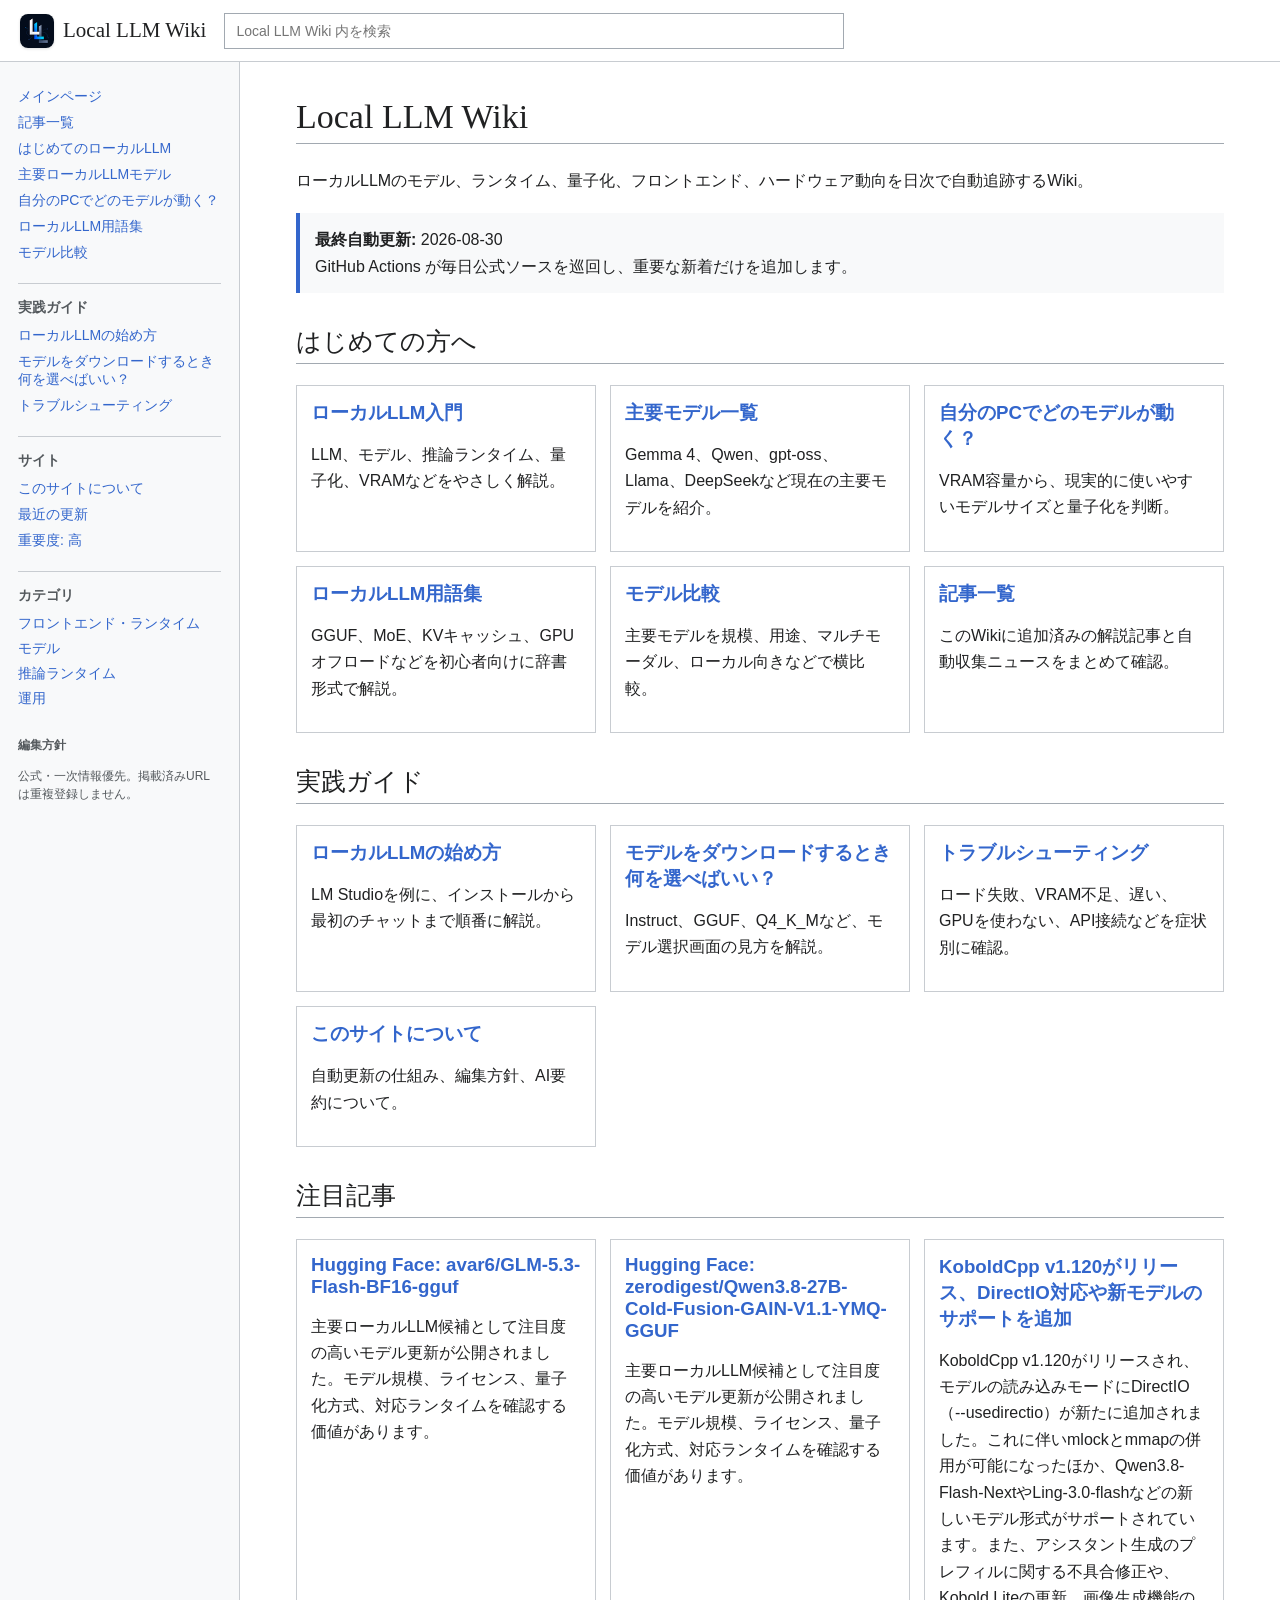
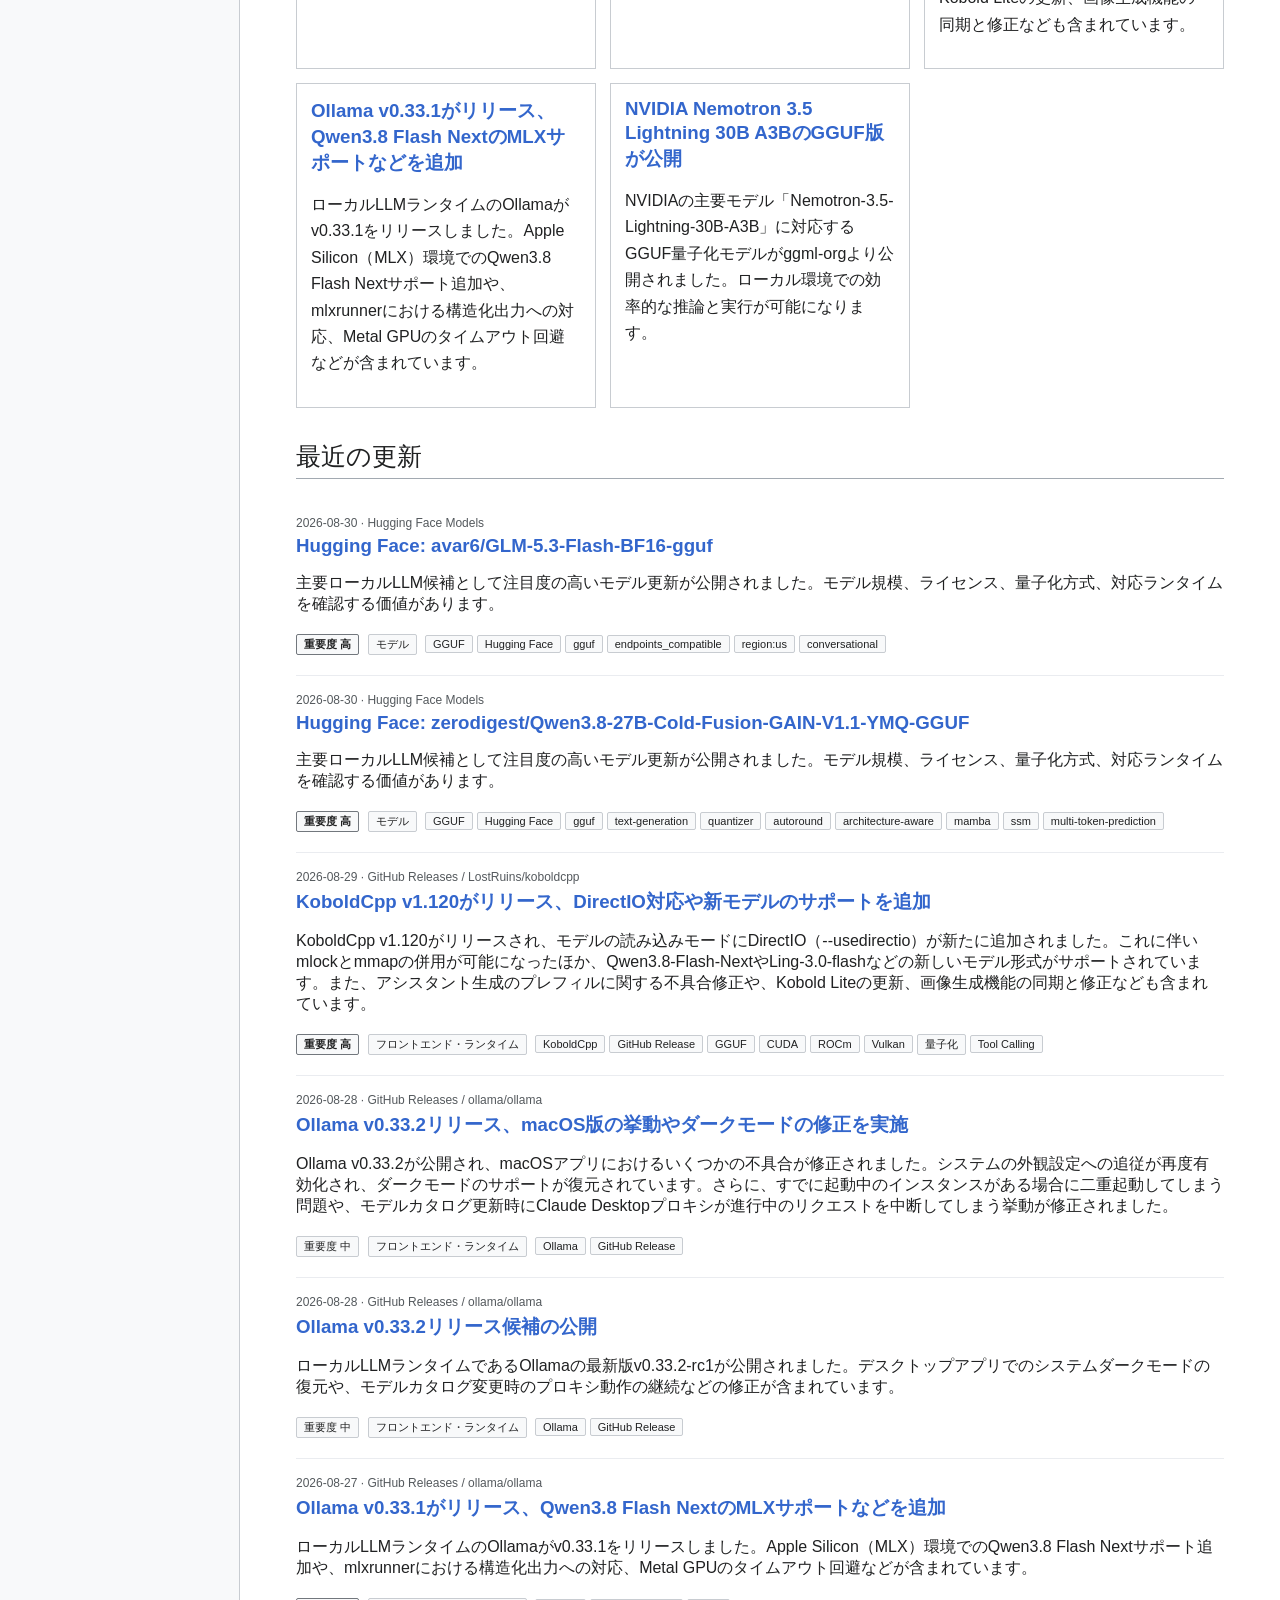
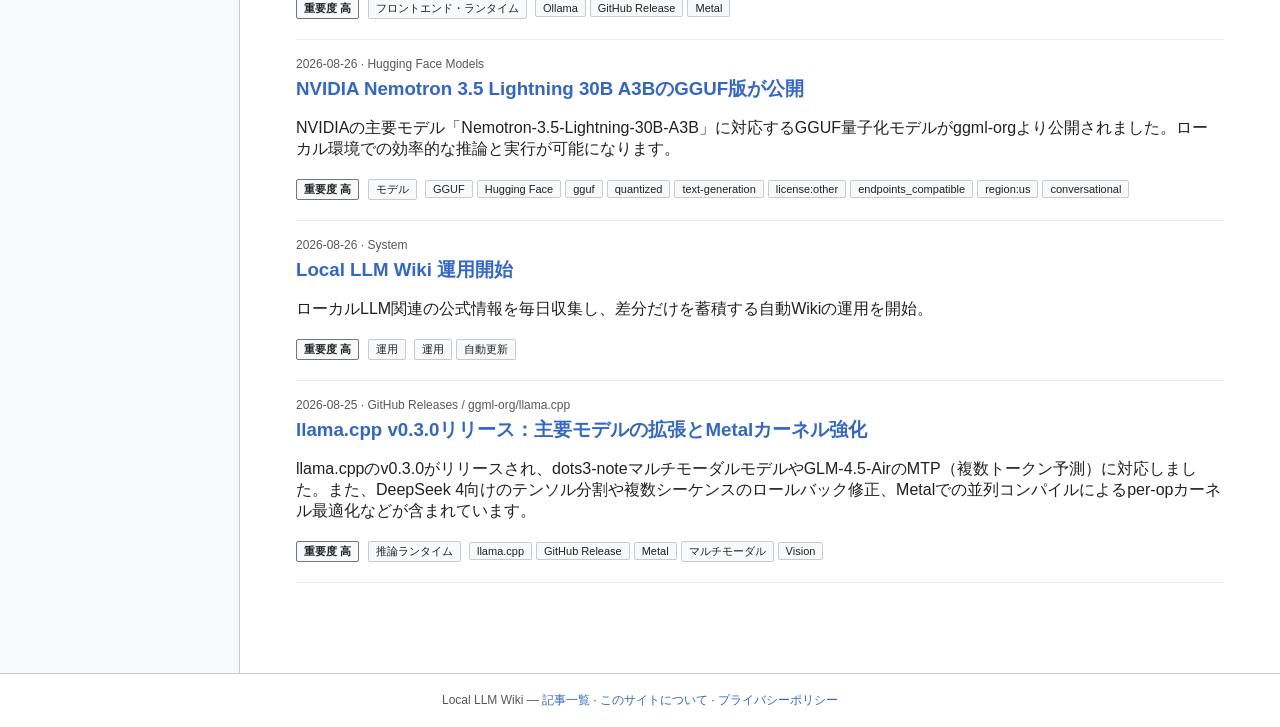
==== docs/index.html @ baf33bed "Update index.html" ====
<!doctype html>
<html lang="ja">
<head>
<meta charset="utf-8">
<meta name="viewport" content="width=device-width,initial-scale=1">
<meta name="theme-color" content="#071427">
<title>Local LLM Wiki</title>

<script async
  src="https://pagead2.googlesyndication.com/pagead/js/adsbygoogle.js?client=ca-pub-5222146333207141"
  crossorigin="anonymous"></script>

<link rel="icon" href="assets/favicon.ico" sizes="any">
<link rel="icon" type="image/png" sizes="32x32" href="assets/site-icon-32.png">
<link rel="apple-touch-icon" href="assets/apple-touch-icon.png">
<link rel="manifest" href="site.webmanifest">
<link rel="stylesheet" href="assets/wiki.css">
</head>
<body>
<header class="top">
  <button id="menuBtn">☰</button>
  <a class="brand" href="#/">
    <img class="site-logo" src="assets/site-icon-64.png" alt="">
    <span>Local LLM Wiki</span>
  </a>
  <div class="search">
    <input id="search" placeholder="Local LLM Wiki 内を検索">
    <div id="results"></div>
  </div>
</header>

<div class="page">
<aside id="side">
  <nav>
    <a href="#/">メインページ</a>
    <a href="#/articles">記事一覧</a>
    <a href="#/guide/basics">はじめてのローカルLLM</a>
    <a href="#/guide/models">主要ローカルLLMモデル</a>
    <a href="#/guide/hardware">自分のPCでどのモデルが動く？</a>
    <a href="#/guide/glossary">ローカルLLM用語集</a>
    <a href="#/guide/compare">モデル比較</a>

    <h4>実践ガイド</h4>
    <a href="#/guide/start">ローカルLLMの始め方</a>
    <a href="#/guide/download">モデルをダウンロードするとき何を選べばいい？</a>
    <a href="#/guide/troubleshoot">トラブルシューティング</a>

    <h4>サイト</h4>
    <a href="#/about">このサイトについて</a>
    <a href="#/recent">最近の更新</a>
    <a href="#/priority/high">重要度: 高</a>

    <h4>カテゴリ</h4>
    <div id="cats"></div>
  </nav>

  <section class="about">
    <b>編集方針</b>
    <p>公式・一次情報優先。掲載済みURLは重複登録しません。</p>
  </section>
</aside>

<main id="app"></main>
</div>

<footer>
Local LLM Wiki —
<a href="#/articles">記事一覧</a> ·
<a href="#/about">このサイトについて</a> ·
<a href="privacy.html">プライバシーポリシー</a>
</footer>

<script src="data/static-pages.js"></script>
<script src="data/hardware-guide.js"></script>
<script src="data/glossary-comparison.js"></script>
<script src="data/practical-guides.js"></script>
<script src="assets/wiki.js"></script>
</body>
</html>
---- docs/assets/wiki.css ----
:root{
 --bg:#f8f9fa;--paper:#fff;--text:#202122;--muted:#54595d;
 --line:#a2a9b1;--link:#36c;--soft:#eaecf0;
}
*{box-sizing:border-box}
html{scroll-behavior:smooth}
body{margin:0;background:var(--bg);color:var(--text);font-family:-apple-system,BlinkMacSystemFont,"Segoe UI","Noto Sans JP",sans-serif}
a{color:var(--link);text-decoration:none}a:hover{text-decoration:underline}
.top{height:62px;display:flex;align-items:center;gap:18px;background:#fff;border-bottom:1px solid #c8ccd1;padding:0 20px;position:sticky;top:0;z-index:20}
#menuBtn{display:none;border:0;background:none;font-size:24px}
.brand{font-family:Georgia,"Times New Roman",serif;color:#202122;font-size:21px;white-space:nowrap;display:flex;align-items:center;gap:9px}
.brand:hover{text-decoration:none}
.site-logo{width:34px;height:34px;display:block;border-radius:8px;box-shadow:0 1px 3px #0002}
.search{position:relative;width:min(620px,55vw)}
.search input{width:100%;padding:9px 11px;border:1px solid var(--line);font-size:14px}
#results{display:none;position:absolute;left:0;right:0;top:39px;background:#fff;border:1px solid var(--line);box-shadow:0 5px 18px #0002;max-height:380px;overflow:auto}
.hit{display:block;padding:10px 12px;border-bottom:1px solid var(--soft)}
.hit small{display:block;color:var(--muted);margin-top:4px}
.page{display:grid;grid-template-columns:240px minmax(0,1fr);max-width:1450px;margin:auto}
#side{min-height:calc(100vh - 62px);border-right:1px solid #c8ccd1;padding:26px 18px}
#side nav{display:flex;flex-direction:column;gap:8px;font-size:14px}
#side h4{border-top:1px solid #c8ccd1;padding-top:15px;margin:13px 0 2px;color:var(--muted)}
#cats{display:flex;flex-direction:column;gap:7px}
.about{font-size:12px;line-height:1.55;color:var(--muted);margin-top:28px}
main{background:#fff;min-height:calc(100vh - 62px);padding:36px 56px 90px}
.article{max-width:1000px}
h1,h2{font-family:Georgia,"Times New Roman",serif;font-weight:400}
h1{font-size:34px;border-bottom:1px solid var(--line);padding-bottom:7px;margin-top:0}
h2{font-size:25px;border-bottom:1px solid var(--line);padding-bottom:5px;margin-top:32px}
.lead{font-size:16px;line-height:1.75}
.meta{font-size:12px;color:var(--muted)}
.notice{border-left:4px solid #36c;background:#f8f9fa;padding:13px 15px;margin:18px 0;line-height:1.7}
.grid{display:grid;grid-template-columns:repeat(auto-fit,minmax(240px,1fr));gap:14px}
.card{border:1px solid #c8ccd1;padding:14px}
.card h3{margin:0 0 7px}
.card p{line-height:1.65}
.entry{padding:17px 0;border-bottom:1px solid var(--soft)}
.entry h3{margin:5px 0 6px}
.badge{display:inline-block;font-size:11px;border:1px solid #c8ccd1;background:#f8f9fa;padding:2px 7px;margin:3px 4px 3px 0;border-radius:2px}
.priority-高{font-weight:700;border-color:#72777d}
.infobox{float:right;width:320px;margin:0 0 18px 25px;background:#f8f9fa;border:1px solid var(--line);font-size:13px}
.infobox .title{background:#eaecf0;text-align:center;font-weight:700;padding:9px}
.infobox .row{display:grid;grid-template-columns:105px 1fr;border-top:1px solid #c8ccd1}
.infobox .row>*{padding:7px}
.sourcebox{background:#f8f9fa;border:1px solid #c8ccd1;padding:12px 14px;margin-top:25px;line-height:1.8}

/* 用語集 */
.glossary-nav{display:flex;flex-wrap:wrap;gap:7px;margin:14px 0 22px}
.glossary-nav a{border:1px solid #c8ccd1;padding:5px 9px;background:#f8f9fa;font-size:13px}
.glossary-section{scroll-margin-top:80px}
.term{border-top:1px solid var(--soft);padding:14px 0}
.term:first-of-type{border-top:0}
.term h3{margin:0 0 6px;font-size:18px}
.term .alias{font-size:12px;color:var(--muted);font-weight:400}
.term p{margin:5px 0;line-height:1.7}

/* 表 */
.table-wrap{overflow-x:auto;border:1px solid #c8ccd1;margin:16px 0 24px}
.compare-table{width:100%;border-collapse:collapse;min-width:760px;font-size:13px}
.compare-table th,.compare-table td{border-right:1px solid #c8ccd1;border-bottom:1px solid #c8ccd1;padding:9px 10px;vertical-align:top;text-align:left}
.compare-table th:last-child,.compare-table td:last-child{border-right:0}
.compare-table tr:last-child td{border-bottom:0}
.compare-table thead th{background:#eaecf0;position:sticky;top:0;z-index:1}
.compare-table tbody tr:nth-child(even){background:#f8f9fa}
.rating{white-space:nowrap;font-weight:700}
.compare-note{font-size:12px;color:var(--muted);line-height:1.6}
.choice-grid .card p{line-height:1.65}

/* 記事一覧 */
.content-list{border-top:1px solid #c8ccd1;margin-top:14px}
.content-row{display:grid;grid-template-columns:42px 1fr;gap:10px;padding:14px 0;border-bottom:1px solid var(--soft)}
.content-row h3{margin:3px 0 6px}
.content-row p{margin:0;line-height:1.65}
.content-no{font-family:Georgia,"Times New Roman",serif;font-size:20px;color:var(--muted);padding-top:7px;text-align:center}

/* 実践ガイド */
code{font-family:ui-monospace,SFMono-Regular,Consolas,"Liberation Mono",monospace;background:#f1f3f5;border:1px solid #eaecf0;border-radius:3px;padding:1px 4px;font-size:.92em}
.example-box{background:#f8f9fa;border:1px solid #c8ccd1;padding:14px 16px;margin:16px 0;line-height:1.75}
.steps{line-height:1.8;padding-left:24px}
.article ul{line-height:1.8}

footer{text-align:center;padding:18px;font-size:12px;color:var(--muted);background:#fff;border-top:1px solid #c8ccd1}
@media(max-width:800px){
 #menuBtn{display:block}.top{gap:9px}.brand span{display:none}.search{width:100%}
 .page{grid-template-columns:1fr}#side{position:fixed;top:62px;bottom:0;left:-280px;width:270px;background:#fff;z-index:30;transition:.2s;box-shadow:3px 0 12px #0002;overflow:auto}
 #side.open{left:0}main{padding:25px 18px 70px}.infobox{float:none;width:100%;margin:15px 0}
}
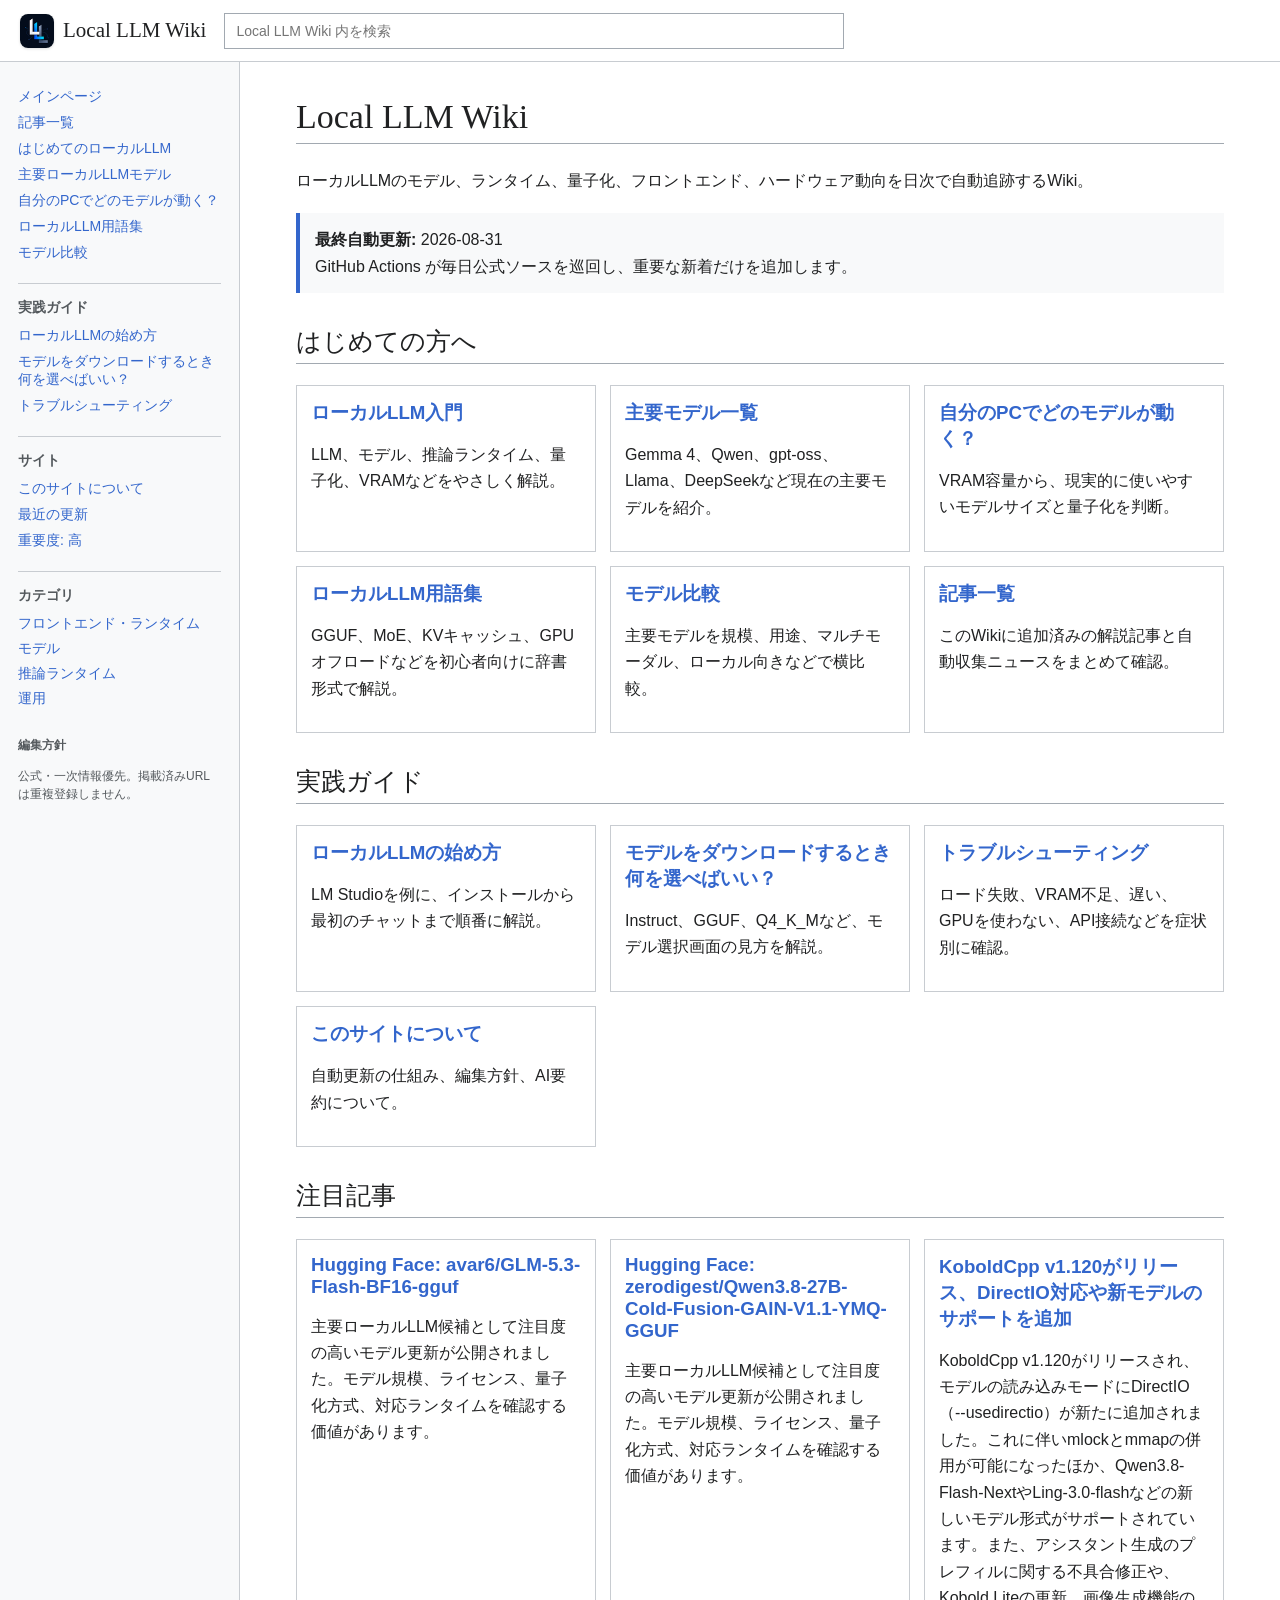
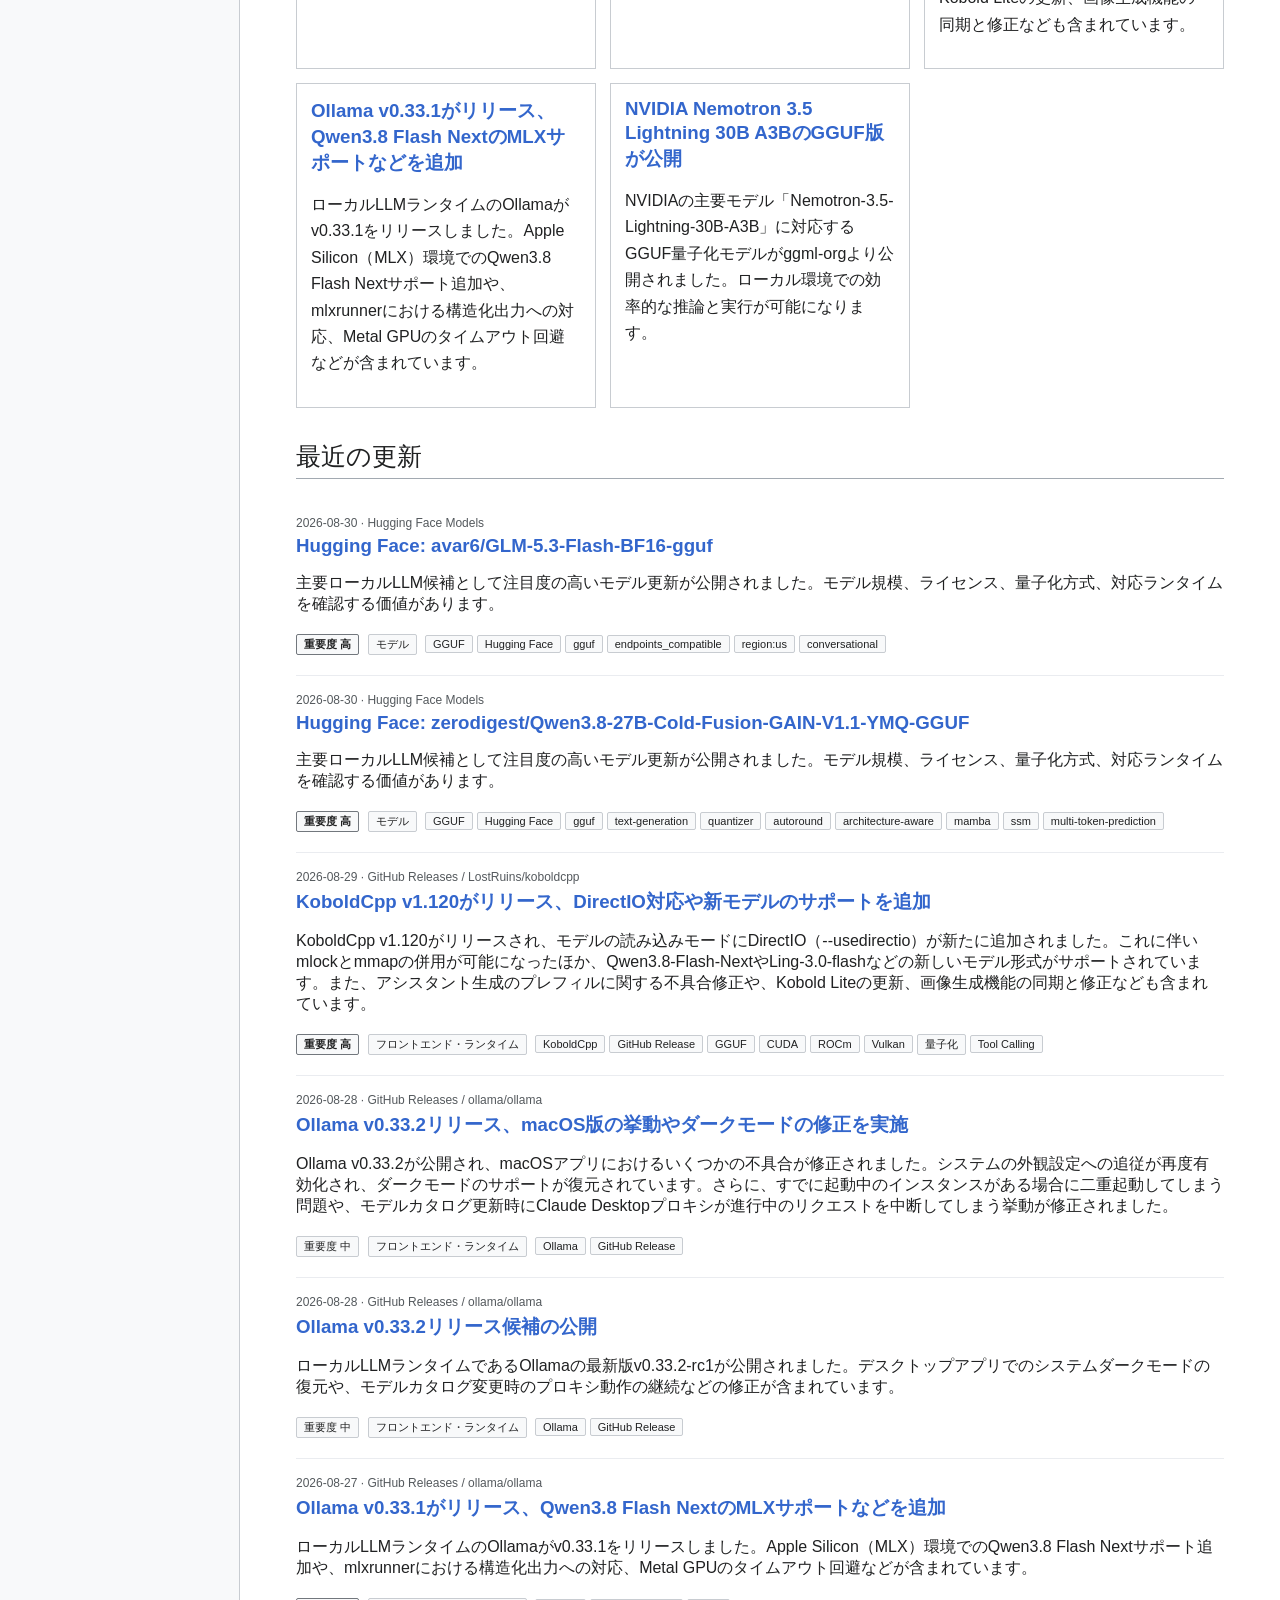
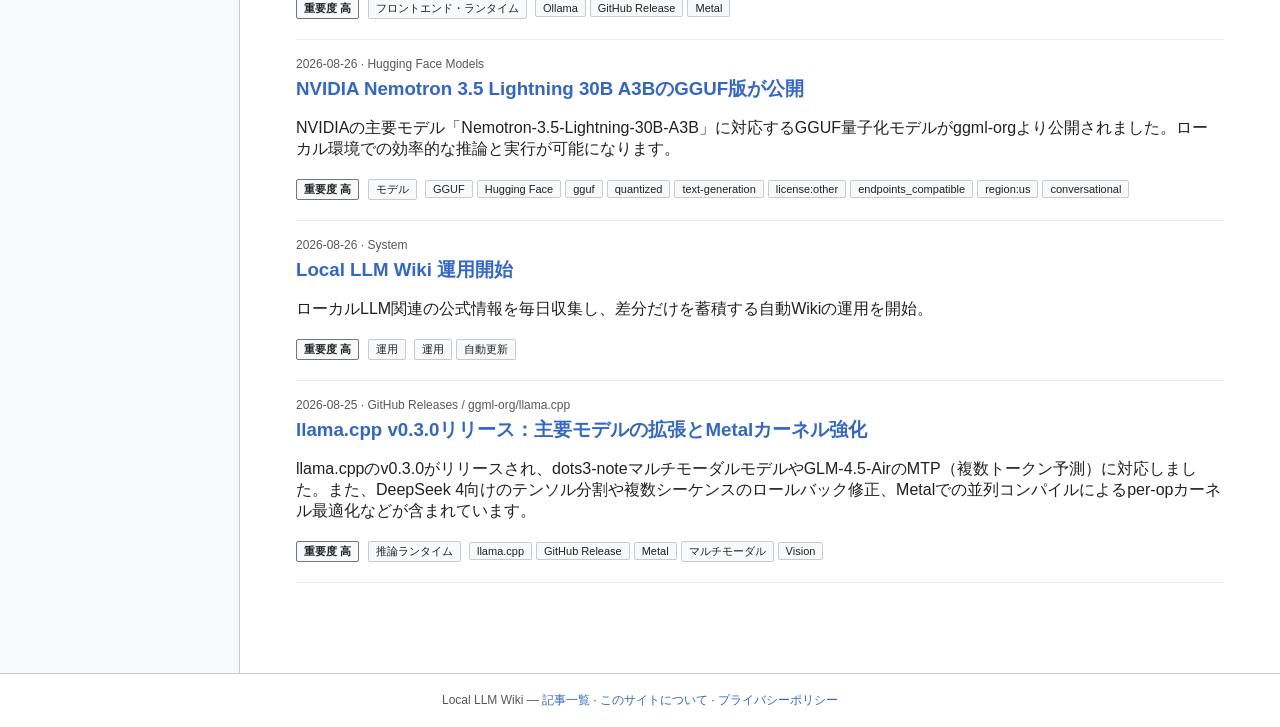
==== commit aca8babb: "Add files via upload" ====
--- a/docs/index.html
+++ b/docs/index.html
@@ -19,61 +19,33 @@
 <body>
 <header class="top">
   <button id="menuBtn">☰</button>
-  <a class="brand" href="#/">
-    <img class="site-logo" src="assets/site-icon-64.png" alt="">
-    <span>Local LLM Wiki</span>
-  </a>
-  <div class="search">
-    <input id="search" placeholder="Local LLM Wiki 内を検索">
-    <div id="results"></div>
-  </div>
+  <a class="brand" href="#/"><img class="site-logo" src="assets/site-icon-64.png" alt=""><span>Local LLM Wiki</span></a>
+  <div class="search"><input id="search" placeholder="Local LLM Wiki 内を検索"><div id="results"></div></div>
 </header>
-
 <div class="page">
 <aside id="side">
-  <nav>
-    <a href="#/">メインページ</a>
-    <a href="#/articles">記事一覧</a>
-    <a href="#/guide/basics">はじめてのローカルLLM</a>
-    <a href="#/guide/models">主要ローカルLLMモデル</a>
-    <a href="#/guide/hardware">自分のPCでどのモデルが動く？</a>
-    <a href="#/guide/glossary">ローカルLLM用語集</a>
-    <a href="#/guide/compare">モデル比較</a>
-
-    <h4>実践ガイド</h4>
-    <a href="#/guide/start">ローカルLLMの始め方</a>
-    <a href="#/guide/download">モデルをダウンロードするとき何を選べばいい？</a>
-    <a href="#/guide/troubleshoot">トラブルシューティング</a>
-
-    <h4>サイト</h4>
-    <a href="#/about">このサイトについて</a>
-    <a href="#/recent">最近の更新</a>
-    <a href="#/priority/high">重要度: 高</a>
-
-    <h4>カテゴリ</h4>
-    <div id="cats"></div>
-  </nav>
-
-  <section class="about">
-    <b>編集方針</b>
-    <p>公式・一次情報優先。掲載済みURLは重複登録しません。</p>
-  </section>
+<nav>
+<a href="#/">メインページ</a><a href="#/articles">記事一覧</a><a href="#/guide/basics">はじめてのローカルLLM</a>
+<a href="#/guide/models">主要ローカルLLMモデル</a><a href="#/guide/hardware">自分のPCでどのモデルが動く？</a>
+<a href="#/guide/glossary">ローカルLLM用語集</a><a href="#/guide/compare">モデル比較</a>
+<h4>実践ガイド</h4>
+<a href="#/guide/start">ローカルLLMの始め方</a><a href="#/guide/download">モデルをダウンロードするとき何を選べばいい？</a>
+<a href="#/guide/troubleshoot">トラブルシューティング</a>
+<h4>サイト</h4><a href="#/about">このサイトについて</a><a href="#/recent">最近の更新</a><a href="#/priority/high">重要度: 高</a>
+<h4>カテゴリ</h4><div id="cats"></div>
+</nav>
+<section class="about"><b>編集方針</b><p>公式・一次情報優先。掲載済みURLは重複登録しません。</p></section>
 </aside>
-
 <main id="app"></main>
 </div>
-
-<footer>
-Local LLM Wiki —
-<a href="#/articles">記事一覧</a> ·
-<a href="#/about">このサイトについて</a> ·
-<a href="privacy.html">プライバシーポリシー</a>
-</footer>
-
+<footer>Local LLM Wiki — <a href="#/articles">記事一覧</a> · <a href="#/about">このサイトについて</a> · <a href="privacy.html">プライバシーポリシー</a></footer>
 <script src="data/static-pages.js"></script>
 <script src="data/hardware-guide.js"></script>
 <script src="data/glossary-comparison.js"></script>
 <script src="data/practical-guides.js"></script>
+<script src="data/maintenance.js"></script>
 <script src="assets/wiki.js"></script>
+<script src="assets/wiki-v10.js"></script>
+<script src="assets/wiki-v10.3.js"></script>
 </body>
 </html>
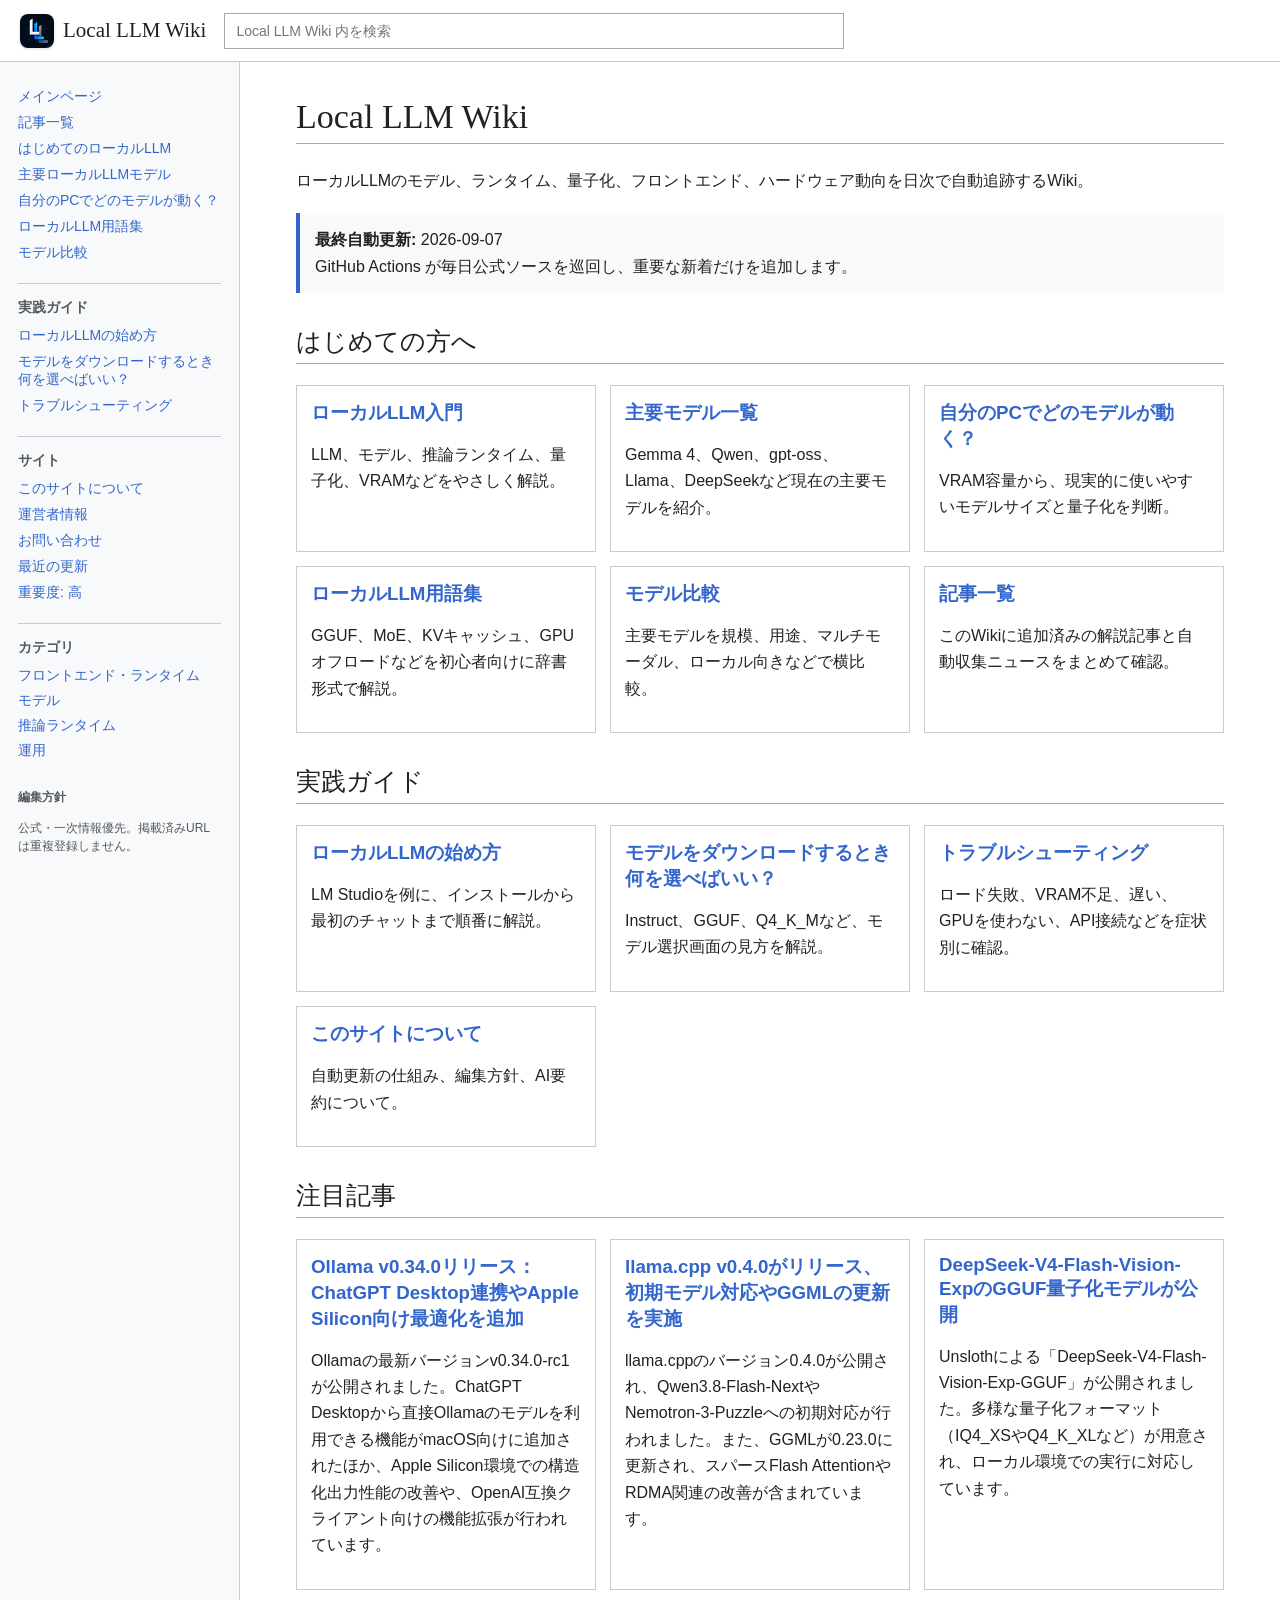
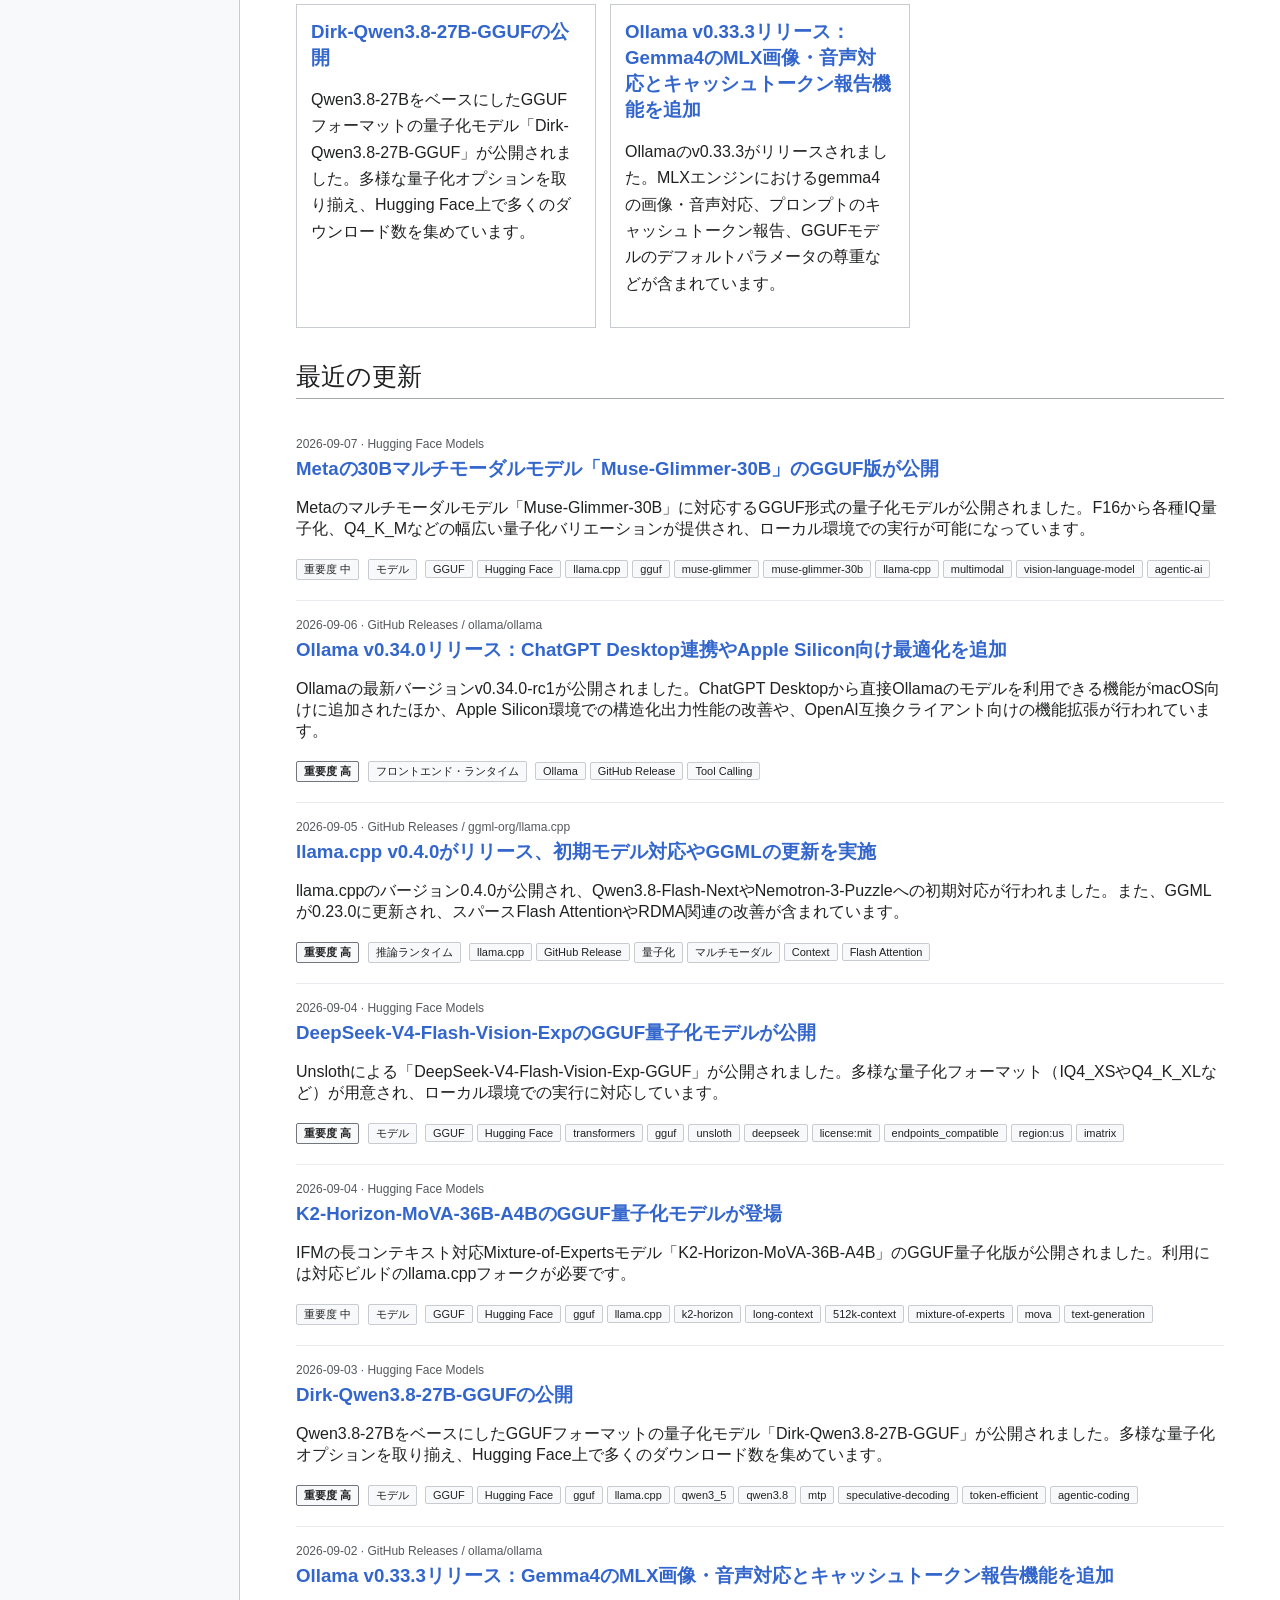
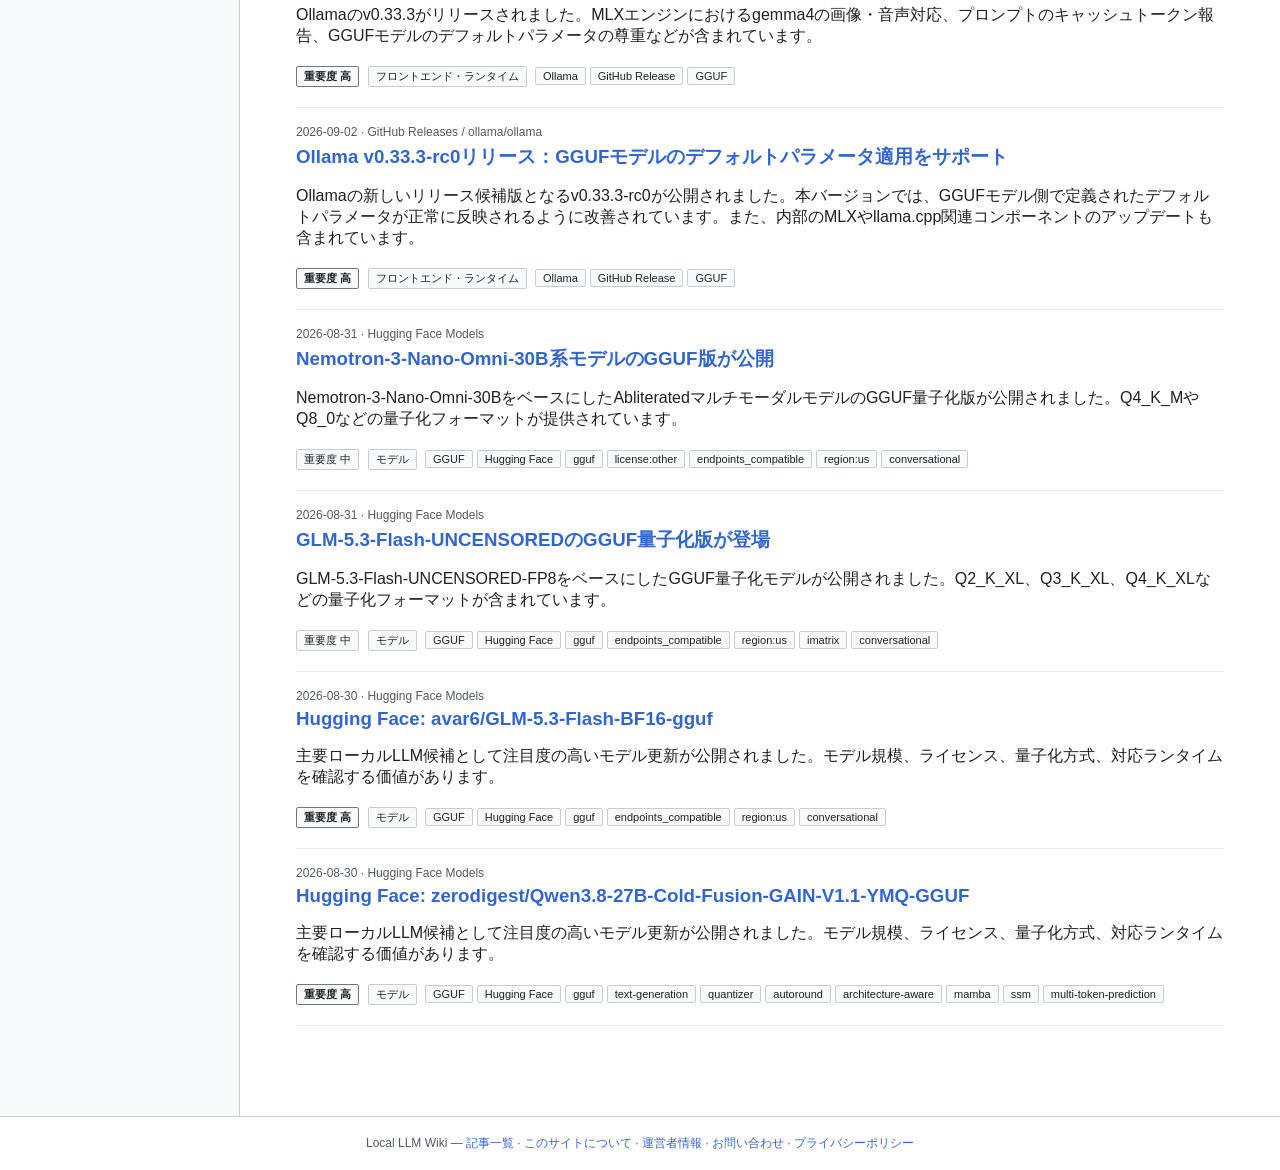
==== commit c6cba0bb: "Add files via upload" ====
--- a/docs/index.html
+++ b/docs/index.html
@@ -15,6 +15,7 @@
 <link rel="apple-touch-icon" href="assets/apple-touch-icon.png">
 <link rel="manifest" href="site.webmanifest">
 <link rel="stylesheet" href="assets/wiki.css">
+<link rel="stylesheet" href="assets/research-status-v1032.css">
 </head>
 <body>
 <header class="top">
@@ -31,14 +32,26 @@
 <h4>実践ガイド</h4>
 <a href="#/guide/start">ローカルLLMの始め方</a><a href="#/guide/download">モデルをダウンロードするとき何を選べばいい？</a>
 <a href="#/guide/troubleshoot">トラブルシューティング</a>
-<h4>サイト</h4><a href="#/about">このサイトについて</a><a href="#/recent">最近の更新</a><a href="#/priority/high">重要度: 高</a>
+<h4>サイト</h4>
+<a href="#/about">このサイトについて</a>
+<a href="operator.html">運営者情報</a>
+<a href="contact.html">お問い合わせ</a>
+<a href="#/recent">最近の更新</a>
+<a href="#/priority/high">重要度: 高</a>
 <h4>カテゴリ</h4><div id="cats"></div>
 </nav>
 <section class="about"><b>編集方針</b><p>公式・一次情報優先。掲載済みURLは重複登録しません。</p></section>
 </aside>
 <main id="app"></main>
 </div>
-<footer>Local LLM Wiki — <a href="#/articles">記事一覧</a> · <a href="#/about">このサイトについて</a> · <a href="privacy.html">プライバシーポリシー</a></footer>
+<footer>
+Local LLM Wiki —
+<a href="#/articles">記事一覧</a> ·
+<a href="#/about">このサイトについて</a> ·
+<a href="operator.html">運営者情報</a> ·
+<a href="contact.html">お問い合わせ</a> ·
+<a href="privacy.html">プライバシーポリシー</a>
+</footer>
 <script src="data/static-pages.js"></script>
 <script src="data/hardware-guide.js"></script>
 <script src="data/glossary-comparison.js"></script>
@@ -46,6 +59,6 @@
 <script src="data/maintenance.js"></script>
 <script src="assets/wiki.js"></script>
 <script src="assets/wiki-v10.js"></script>
-<script src="assets/wiki-v10.3.js"></script>
+<script src="assets/research-status-v1032.js"></script>
 </body>
 </html>
--- a/docs/assets/research-status-v1032.css
+++ b/docs/assets/research-status-v1032.css
@@ -0,0 +1,72 @@
+
+/* Local LLM Wiki v10.3.2 - research status compact layout */
+.research-status {
+  margin: 14px 0 20px;
+}
+
+.research-status .research-title {
+  font-weight: 700;
+  margin-bottom: 10px;
+}
+
+.research-status .research-summary-grid {
+  display: grid;
+  grid-template-columns: repeat(4, minmax(0, 1fr));
+  gap: 8px 16px;
+  margin: 8px 0 12px;
+}
+
+.research-status .research-summary-item {
+  min-width: 0;
+}
+
+.research-status .research-summary-label {
+  display: block;
+  font-size: 0.82em;
+  opacity: 0.72;
+  margin-bottom: 2px;
+}
+
+.research-status .research-summary-value {
+  display: block;
+  font-weight: 600;
+  overflow-wrap: anywhere;
+}
+
+.research-status .research-history-row {
+  display: grid;
+  grid-template-columns: 110px minmax(0, 1fr);
+  gap: 6px 12px;
+  margin-top: 5px;
+}
+
+.research-status .research-history-label {
+  font-weight: 600;
+}
+
+.research-status .research-latest {
+  margin-top: 12px;
+  padding-top: 12px;
+  border-top: 1px solid rgba(127,127,127,.45);
+}
+
+.research-status .research-latest-title {
+  font-weight: 700;
+  margin-bottom: 4px;
+}
+
+@media (max-width: 900px) {
+  .research-status .research-summary-grid {
+    grid-template-columns: repeat(2, minmax(0, 1fr));
+  }
+}
+
+@media (max-width: 560px) {
+  .research-status .research-summary-grid {
+    grid-template-columns: 1fr;
+  }
+
+  .research-status .research-history-row {
+    grid-template-columns: 1fr;
+  }
+}
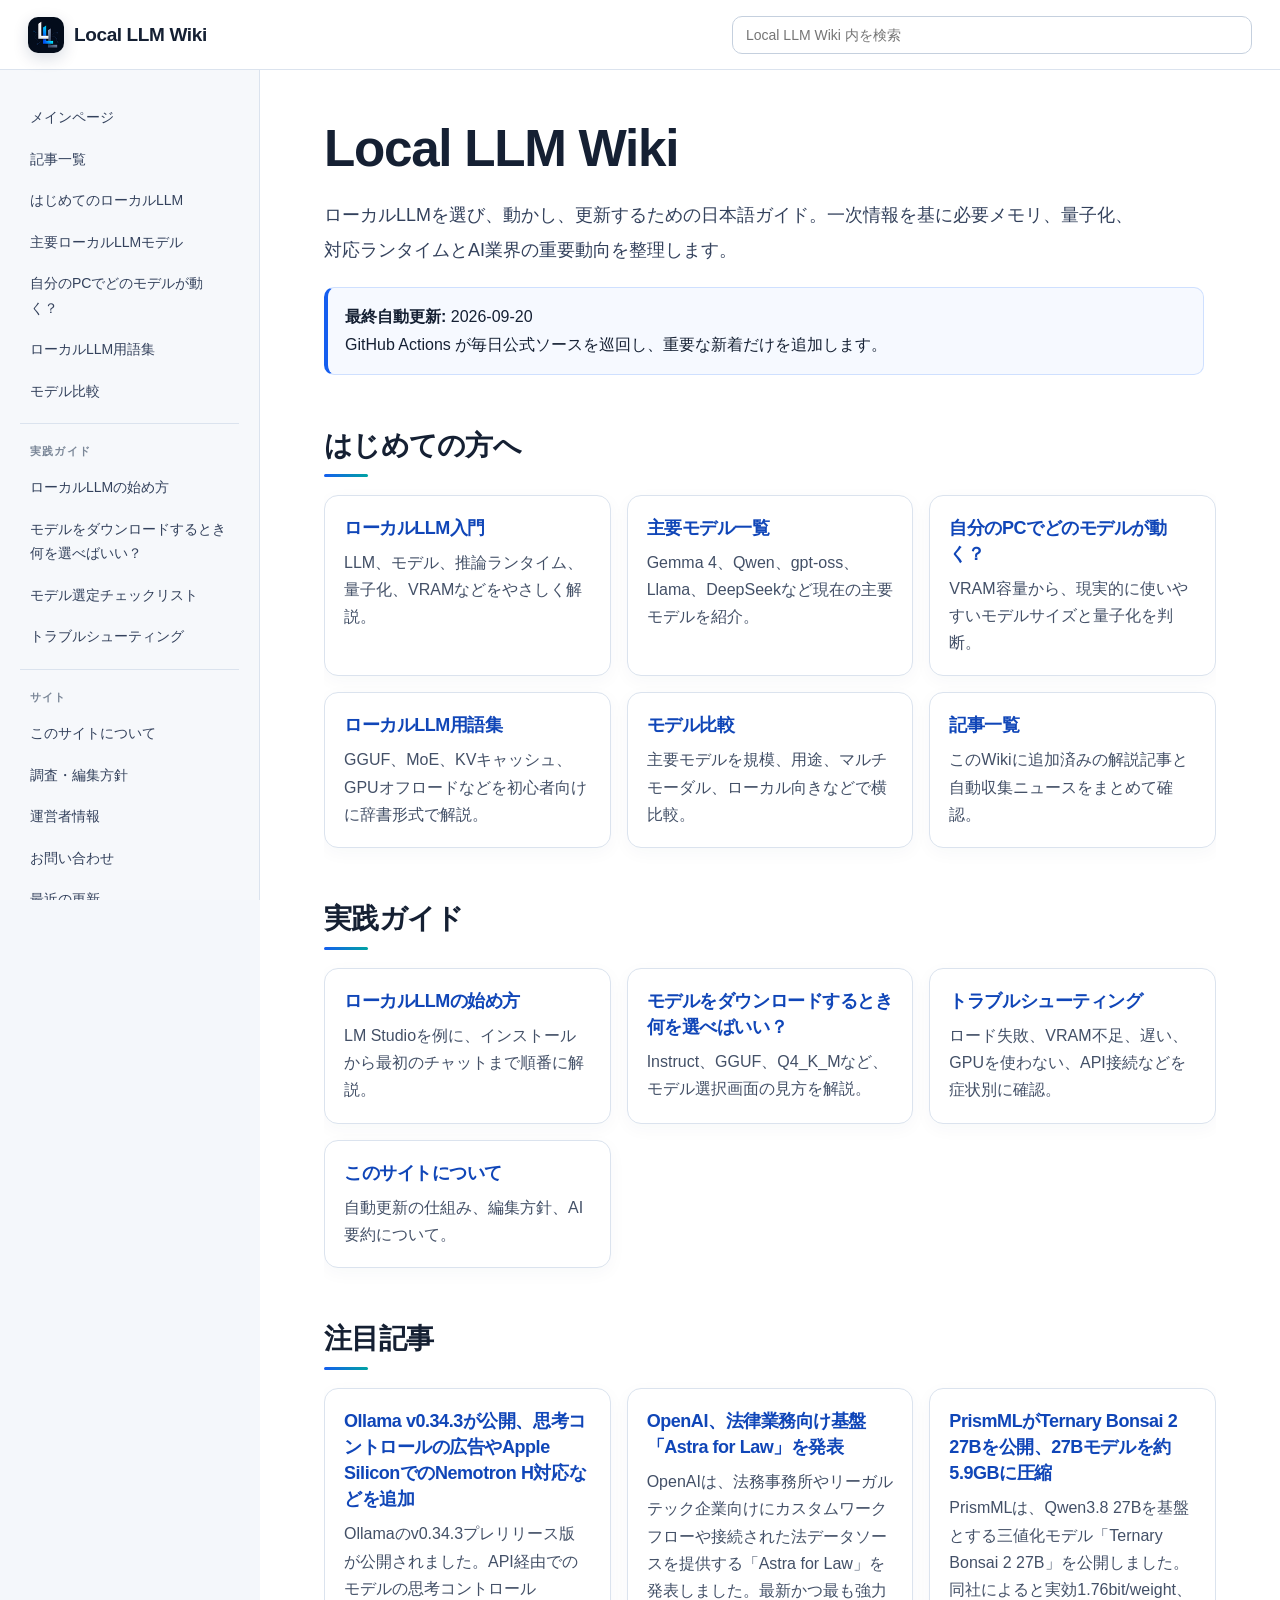
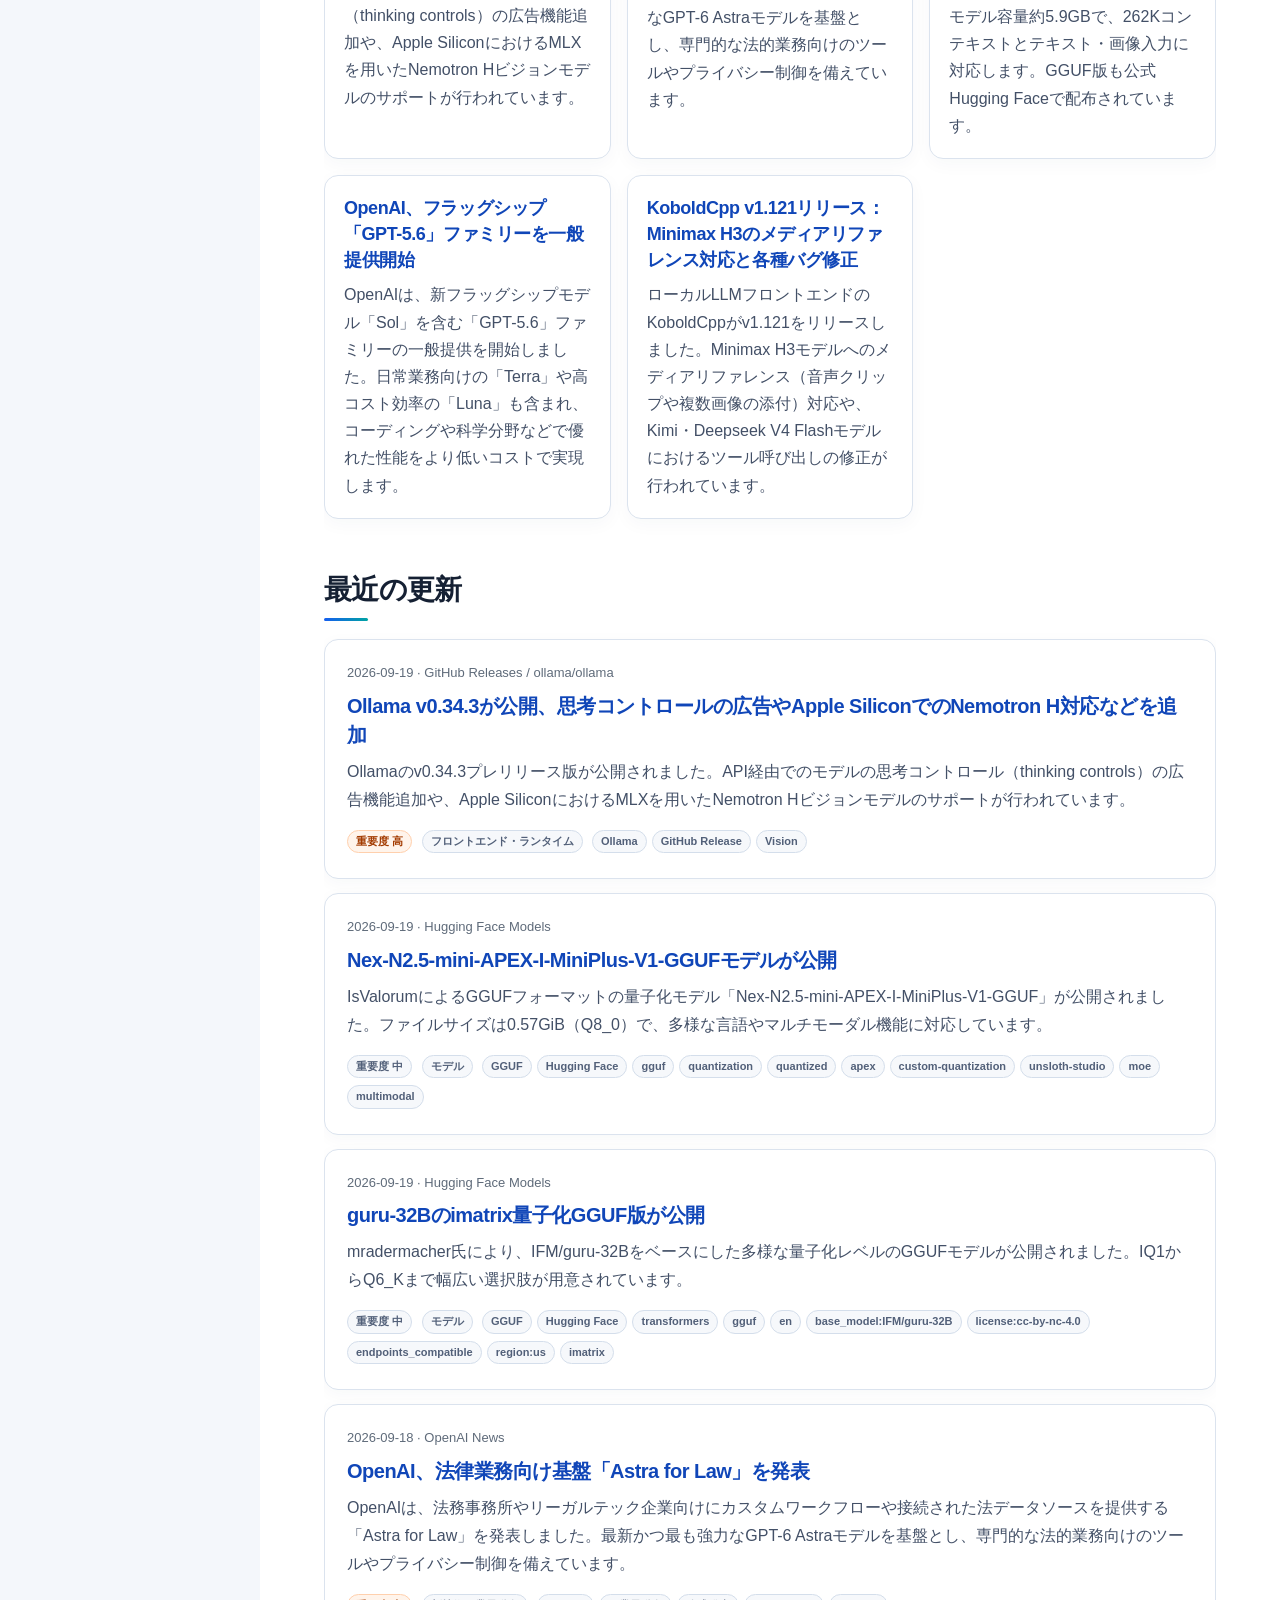
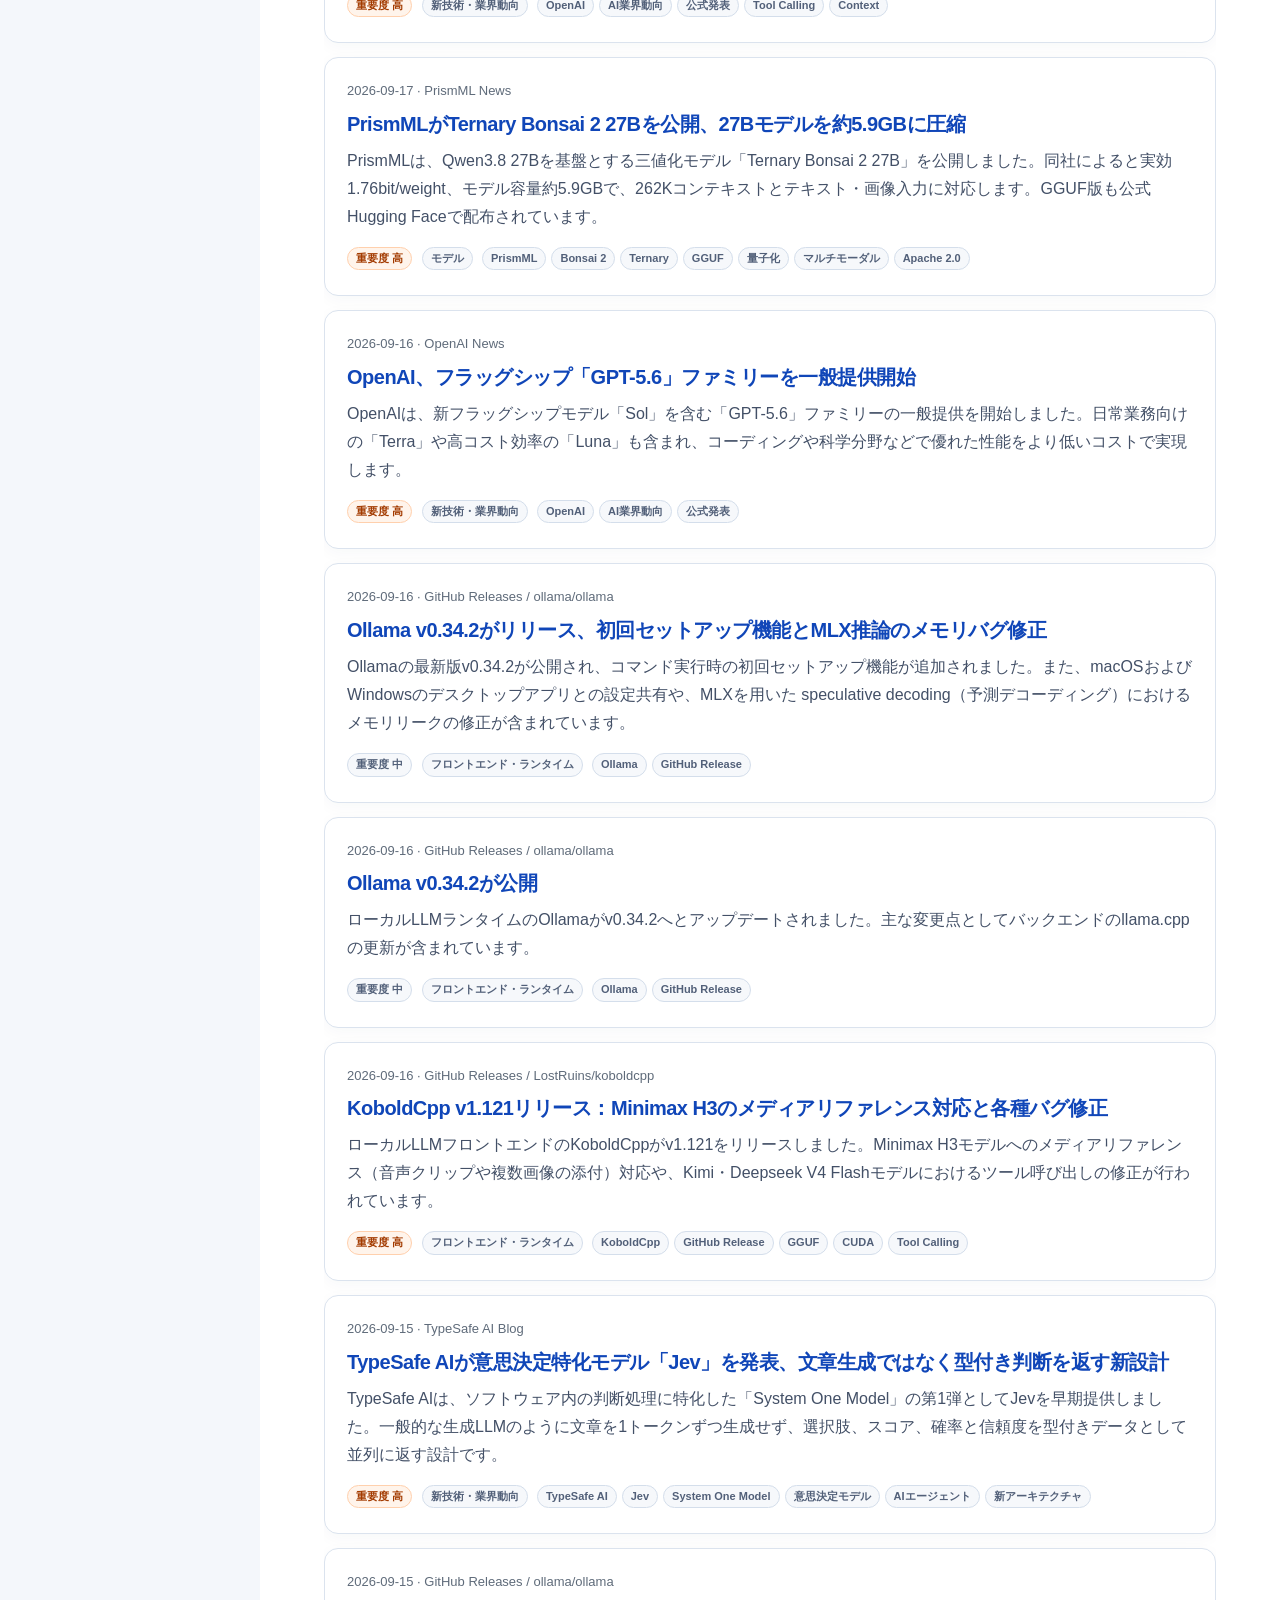
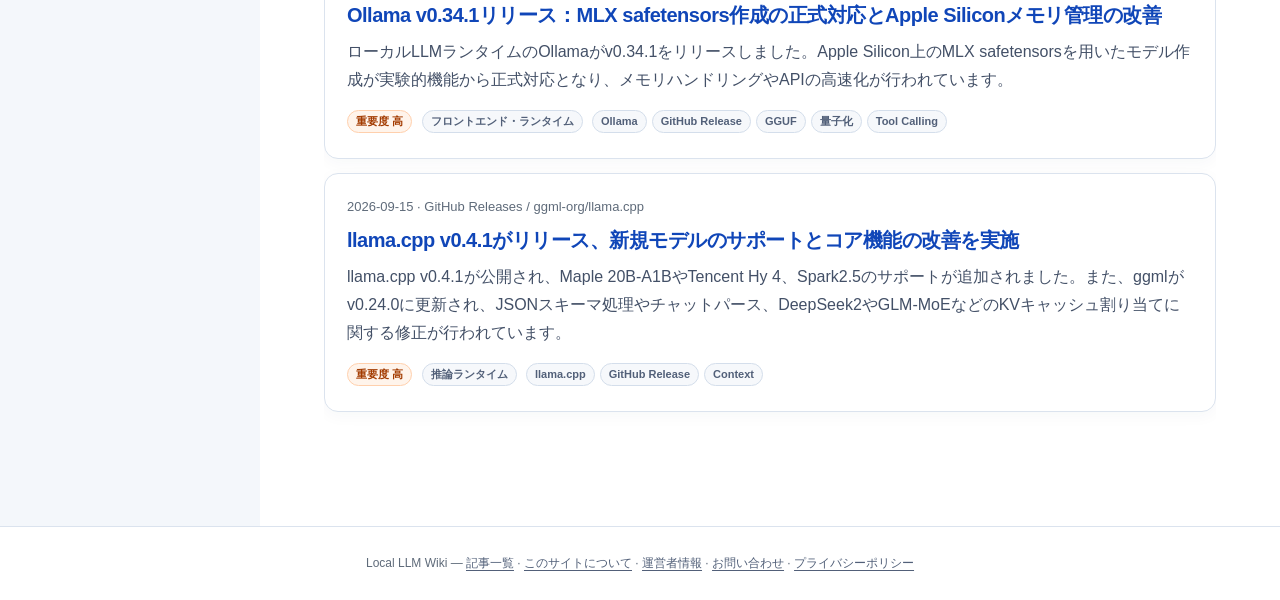
==== commit d76c41b3: "Improve editorial quality and responsive UI" ====
--- a/docs/index.html
+++ b/docs/index.html
@@ -19,7 +19,7 @@
 </head>
 <body>
 <header class="top">
-  <button id="menuBtn">☰</button>
+  <button id="menuBtn" aria-label="メニューを開く" aria-controls="side" aria-expanded="false">☰</button>
   <a class="brand" href="#/"><img class="site-logo" src="assets/site-icon-64.png" alt=""><span>Local LLM Wiki</span></a>
   <div class="search"><input id="search" placeholder="Local LLM Wiki 内を検索"><div id="results"></div></div>
 </header>
@@ -31,9 +31,11 @@
 <a href="#/guide/glossary">ローカルLLM用語集</a><a href="#/guide/compare">モデル比較</a>
 <h4>実践ガイド</h4>
 <a href="#/guide/start">ローカルLLMの始め方</a><a href="#/guide/download">モデルをダウンロードするとき何を選べばいい？</a>
+<a href="#/guide/model-checklist">モデル選定チェックリスト</a>
 <a href="#/guide/troubleshoot">トラブルシューティング</a>
 <h4>サイト</h4>
 <a href="#/about">このサイトについて</a>
+<a href="#/editorial-policy">調査・編集方針</a>
 <a href="operator.html">運営者情報</a>
 <a href="contact.html">お問い合わせ</a>
 <a href="#/recent">最近の更新</a>
@@ -53,6 +55,7 @@
 <a href="privacy.html">プライバシーポリシー</a>
 </footer>
 <script src="data/static-pages.js"></script>
+<script src="data/editorial-guides.js"></script>
 <script src="data/hardware-guide.js"></script>
 <script src="data/glossary-comparison.js"></script>
 <script src="data/practical-guides.js"></script>
--- a/docs/assets/wiki.css
+++ b/docs/assets/wiki.css
@@ -1,87 +1,101 @@
 :root{
- --bg:#f8f9fa;--paper:#fff;--text:#202122;--muted:#54595d;
- --line:#a2a9b1;--link:#36c;--soft:#eaecf0;
+  --canvas:#f4f7fb;--surface:#fff;--surface-soft:#f7f9fc;--ink:#152033;
+  --muted:#5f6b7a;--line:#dbe3ee;--line-strong:#c5d0de;--brand:#155eef;
+  --brand-dark:#1046b8;--brand-soft:#eaf1ff;--accent:#00a3a3;--warm:#fff6df;
+  --shadow:0 14px 40px rgba(28,45,74,.08);--radius:16px;--content:1120px;
 }
 *{box-sizing:border-box}
-html{scroll-behavior:smooth}
-body{margin:0;background:var(--bg);color:var(--text);font-family:-apple-system,BlinkMacSystemFont,"Segoe UI","Noto Sans JP",sans-serif}
-a{color:var(--link);text-decoration:none}a:hover{text-decoration:underline}
-.top{height:62px;display:flex;align-items:center;gap:18px;background:#fff;border-bottom:1px solid #c8ccd1;padding:0 20px;position:sticky;top:0;z-index:20}
-#menuBtn{display:none;border:0;background:none;font-size:24px}
-.brand{font-family:Georgia,"Times New Roman",serif;color:#202122;font-size:21px;white-space:nowrap;display:flex;align-items:center;gap:9px}
-.brand:hover{text-decoration:none}
-.site-logo{width:34px;height:34px;display:block;border-radius:8px;box-shadow:0 1px 3px #0002}
-.search{position:relative;width:min(620px,55vw)}
-.search input{width:100%;padding:9px 11px;border:1px solid var(--line);font-size:14px}
-#results{display:none;position:absolute;left:0;right:0;top:39px;background:#fff;border:1px solid var(--line);box-shadow:0 5px 18px #0002;max-height:380px;overflow:auto}
-.hit{display:block;padding:10px 12px;border-bottom:1px solid var(--soft)}
-.hit small{display:block;color:var(--muted);margin-top:4px}
-.page{display:grid;grid-template-columns:240px minmax(0,1fr);max-width:1450px;margin:auto}
-#side{min-height:calc(100vh - 62px);border-right:1px solid #c8ccd1;padding:26px 18px}
-#side nav{display:flex;flex-direction:column;gap:8px;font-size:14px}
-#side h4{border-top:1px solid #c8ccd1;padding-top:15px;margin:13px 0 2px;color:var(--muted)}
-#cats{display:flex;flex-direction:column;gap:7px}
-.about{font-size:12px;line-height:1.55;color:var(--muted);margin-top:28px}
-main{background:#fff;min-height:calc(100vh - 62px);padding:36px 56px 90px}
-.article{max-width:1000px}
-h1,h2{font-family:Georgia,"Times New Roman",serif;font-weight:400}
-h1{font-size:34px;border-bottom:1px solid var(--line);padding-bottom:7px;margin-top:0}
-h2{font-size:25px;border-bottom:1px solid var(--line);padding-bottom:5px;margin-top:32px}
-.lead{font-size:16px;line-height:1.75}
-.meta{font-size:12px;color:var(--muted)}
-.notice{border-left:4px solid #36c;background:#f8f9fa;padding:13px 15px;margin:18px 0;line-height:1.7}
-.grid{display:grid;grid-template-columns:repeat(auto-fit,minmax(240px,1fr));gap:14px}
-.card{border:1px solid #c8ccd1;padding:14px}
-.card h3{margin:0 0 7px}
-.card p{line-height:1.65}
-.entry{padding:17px 0;border-bottom:1px solid var(--soft)}
-.entry h3{margin:5px 0 6px}
-.badge{display:inline-block;font-size:11px;border:1px solid #c8ccd1;background:#f8f9fa;padding:2px 7px;margin:3px 4px 3px 0;border-radius:2px}
-.priority-高{font-weight:700;border-color:#72777d}
-.infobox{float:right;width:320px;margin:0 0 18px 25px;background:#f8f9fa;border:1px solid var(--line);font-size:13px}
-.infobox .title{background:#eaecf0;text-align:center;font-weight:700;padding:9px}
-.infobox .row{display:grid;grid-template-columns:105px 1fr;border-top:1px solid #c8ccd1}
-.infobox .row>*{padding:7px}
-.sourcebox{background:#f8f9fa;border:1px solid #c8ccd1;padding:12px 14px;margin-top:25px;line-height:1.8}
-
-/* 用語集 */
-.glossary-nav{display:flex;flex-wrap:wrap;gap:7px;margin:14px 0 22px}
-.glossary-nav a{border:1px solid #c8ccd1;padding:5px 9px;background:#f8f9fa;font-size:13px}
-.glossary-section{scroll-margin-top:80px}
-.term{border-top:1px solid var(--soft);padding:14px 0}
-.term:first-of-type{border-top:0}
-.term h3{margin:0 0 6px;font-size:18px}
-.term .alias{font-size:12px;color:var(--muted);font-weight:400}
-.term p{margin:5px 0;line-height:1.7}
-
-/* 表 */
-.table-wrap{overflow-x:auto;border:1px solid #c8ccd1;margin:16px 0 24px}
-.compare-table{width:100%;border-collapse:collapse;min-width:760px;font-size:13px}
-.compare-table th,.compare-table td{border-right:1px solid #c8ccd1;border-bottom:1px solid #c8ccd1;padding:9px 10px;vertical-align:top;text-align:left}
-.compare-table th:last-child,.compare-table td:last-child{border-right:0}
-.compare-table tr:last-child td{border-bottom:0}
-.compare-table thead th{background:#eaecf0;position:sticky;top:0;z-index:1}
-.compare-table tbody tr:nth-child(even){background:#f8f9fa}
-.rating{white-space:nowrap;font-weight:700}
-.compare-note{font-size:12px;color:var(--muted);line-height:1.6}
-.choice-grid .card p{line-height:1.65}
-
-/* 記事一覧 */
-.content-list{border-top:1px solid #c8ccd1;margin-top:14px}
-.content-row{display:grid;grid-template-columns:42px 1fr;gap:10px;padding:14px 0;border-bottom:1px solid var(--soft)}
-.content-row h3{margin:3px 0 6px}
-.content-row p{margin:0;line-height:1.65}
-.content-no{font-family:Georgia,"Times New Roman",serif;font-size:20px;color:var(--muted);padding-top:7px;text-align:center}
-
-/* 実践ガイド */
-code{font-family:ui-monospace,SFMono-Regular,Consolas,"Liberation Mono",monospace;background:#f1f3f5;border:1px solid #eaecf0;border-radius:3px;padding:1px 4px;font-size:.92em}
-.example-box{background:#f8f9fa;border:1px solid #c8ccd1;padding:14px 16px;margin:16px 0;line-height:1.75}
-.steps{line-height:1.8;padding-left:24px}
-.article ul{line-height:1.8}
-
-footer{text-align:center;padding:18px;font-size:12px;color:var(--muted);background:#fff;border-top:1px solid #c8ccd1}
-@media(max-width:800px){
- #menuBtn{display:block}.top{gap:9px}.brand span{display:none}.search{width:100%}
- .page{grid-template-columns:1fr}#side{position:fixed;top:62px;bottom:0;left:-280px;width:270px;background:#fff;z-index:30;transition:.2s;box-shadow:3px 0 12px #0002;overflow:auto}
- #side.open{left:0}main{padding:25px 18px 70px}.infobox{float:none;width:100%;margin:15px 0}
+html{scroll-behavior:smooth;overflow-x:hidden}
+body{margin:0;background:var(--canvas);color:var(--ink);font-family:-apple-system,BlinkMacSystemFont,"Segoe UI","Noto Sans JP","Yu Gothic UI",sans-serif;line-height:1.75;overflow-x:hidden}
+a{color:var(--brand-dark);text-decoration-thickness:1px;text-underline-offset:3px}
+a:hover{color:var(--brand);text-decoration-thickness:2px}
+a:focus-visible,button:focus-visible,input:focus-visible{outline:3px solid rgba(21,94,239,.3);outline-offset:3px}
+img{max-width:100%}
+.skip-link{position:fixed;left:16px;top:-80px;background:var(--ink);color:#fff;padding:10px 14px;border-radius:8px;z-index:100;text-decoration:none}
+.skip-link:focus{top:12px}
+.top{height:70px;display:flex;align-items:center;gap:22px;background:rgba(255,255,255,.94);border-bottom:1px solid var(--line);padding:0 28px;position:sticky;top:0;z-index:40;backdrop-filter:blur(12px)}
+#menuBtn{display:none;width:42px;height:42px;border:1px solid var(--line);border-radius:10px;background:#fff;color:var(--ink);font-size:22px;cursor:pointer}
+.brand{color:var(--ink);font-size:19px;font-weight:780;letter-spacing:-.02em;white-space:nowrap;display:flex;align-items:center;gap:10px;text-decoration:none}
+.brand:hover{text-decoration:none;color:var(--brand-dark)}
+.site-logo{width:36px;height:36px;display:block;border-radius:10px;box-shadow:0 5px 16px rgba(8,34,77,.16)}
+.search{margin-left:auto;display:flex;align-items:center;gap:10px;width:auto}
+.search a{display:inline-flex;align-items:center;justify-content:center;min-height:40px;padding:0 15px;border:1px solid var(--line);border-radius:999px;background:#fff;font-size:14px;font-weight:700;text-decoration:none}
+.search a:hover{background:var(--brand-soft);border-color:#b9cdfd}
+.search input{width:min(520px,48vw);padding:10px 13px;border:1px solid var(--line-strong);border-radius:10px;background:#fff;color:var(--ink);font-size:14px}
+#results{display:none;position:absolute;right:24px;top:58px;width:min(620px,70vw);background:#fff;border:1px solid var(--line);border-radius:12px;box-shadow:var(--shadow);max-height:380px;overflow:auto}
+.hit{display:block;padding:11px 14px;border-bottom:1px solid var(--line);text-decoration:none}.hit small{display:block;color:var(--muted);margin-top:4px}
+.page{display:grid;grid-template-columns:260px minmax(0,1fr);max-width:1530px;margin:0 auto;align-items:start}
+#side{position:sticky;top:70px;height:calc(100vh - 70px);overflow:auto;border-right:1px solid var(--line);padding:28px 20px;background:rgba(247,249,252,.8)}
+#side nav{display:flex;flex-direction:column;gap:3px;font-size:14px}
+#side nav>a,#cats a{display:block;padding:7px 10px;border-radius:8px;color:#33415c;text-decoration:none}
+#side nav>a:hover,#cats a:hover{background:#e8eef8;color:var(--brand-dark)}
+#side h4{border-top:1px solid var(--line);padding:18px 10px 4px;margin:10px 0 0;color:#7b8798;font-size:11px;letter-spacing:.11em;text-transform:uppercase}
+#cats{display:flex;flex-direction:column;gap:3px}
+.about{font-size:12px;line-height:1.65;color:var(--muted);margin:24px 10px 0;padding:14px 0;border-top:1px solid var(--line)}
+main{min-width:0;min-height:calc(100vh - 70px);padding:48px clamp(26px,5vw,76px) 100px;background:var(--surface)}
+.article{width:100%;max-width:var(--content);margin:0 auto;min-width:0;overflow-x:clip}
+.article>p,.article>ul,.article>ol{max-width:820px}
+h1,h2,h3{max-width:100%;letter-spacing:-.025em;overflow-wrap:anywhere;word-break:break-word}
+h1{font-size:clamp(2.05rem,4vw,3.35rem);line-height:1.22;margin:0 0 18px;font-weight:800}
+h2{font-size:clamp(1.45rem,2.2vw,2rem);line-height:1.35;margin:48px 0 18px;padding-top:4px}
+h2::after{content:"";display:block;width:44px;height:3px;margin-top:9px;border-radius:999px;background:linear-gradient(90deg,var(--brand),var(--accent))}
+h3{line-height:1.45}
+p,li,td,th,.sourcebox a{overflow-wrap:anywhere}
+.lead{font-size:clamp(1.04rem,1.4vw,1.18rem);line-height:1.9;color:#33415c}
+.meta{font-size:13px;color:var(--muted)}
+.eyebrow,.article-kicker{display:inline-flex;align-items:center;gap:7px;margin-bottom:13px;color:var(--brand-dark);font-size:12px;font-weight:800;letter-spacing:.11em;text-transform:uppercase}
+.eyebrow::before,.article-kicker::before{content:"";width:22px;height:2px;background:var(--brand);border-radius:99px}
+.hero{position:relative;overflow:hidden;border:1px solid #cfe0ff;border-radius:22px;padding:clamp(28px,5vw,58px);background:linear-gradient(135deg,#f7fbff 0%,#edf4ff 52%,#f4fffd 100%);box-shadow:var(--shadow)}
+.hero::after{content:"";position:absolute;width:320px;height:320px;right:-120px;top:-150px;border-radius:50%;background:radial-gradient(circle,rgba(0,163,163,.16),rgba(21,94,239,0));pointer-events:none}
+.hero h1{max-width:780px;font-size:clamp(2.25rem,5vw,4.25rem);margin-bottom:18px}
+.hero .lead{max-width:780px;margin-bottom:24px}
+.hero-actions{display:flex;flex-wrap:wrap;gap:11px;margin-top:22px}
+.button{display:inline-flex;align-items:center;justify-content:center;min-height:44px;padding:0 18px;border-radius:10px;background:var(--brand);color:#fff;font-weight:750;text-decoration:none;box-shadow:0 8px 20px rgba(21,94,239,.2)}
+.button:hover{background:var(--brand-dark);color:#fff;text-decoration:none}
+.button.secondary{background:#fff;color:var(--brand-dark);border:1px solid #b9cdfd;box-shadow:none}
+.section-head{display:flex;justify-content:space-between;align-items:end;gap:20px;margin:50px 0 18px}
+.section-head h2{margin:0}.section-head h2::after{display:none}.section-head p{margin:0;color:var(--muted);max-width:620px}
+.notice,.content-callout{border:1px solid #cfe0ff;border-left:4px solid var(--brand);border-radius:10px;background:#f6f9ff;padding:15px 17px;margin:20px 0;line-height:1.75;max-width:880px}
+.content-callout{background:var(--warm);border-color:#f3d58c;border-left-color:#d49300}
+.trust-strip{display:grid;grid-template-columns:repeat(3,1fr);gap:1px;margin:24px 0;background:var(--line);border:1px solid var(--line);border-radius:14px;overflow:hidden}
+.trust-item{background:#fff;padding:16px 18px}.trust-item b{display:block;font-size:14px;margin-bottom:4px}.trust-item span{display:block;color:var(--muted);font-size:12px;line-height:1.55}
+.grid{display:grid;grid-template-columns:repeat(auto-fit,minmax(250px,1fr));gap:16px}
+.card{border:1px solid var(--line);border-radius:14px;padding:19px;background:#fff;box-shadow:0 5px 18px rgba(28,45,74,.035);transition:transform .16s ease,border-color .16s ease,box-shadow .16s ease;min-width:0}
+.card:hover{transform:translateY(-2px);border-color:#bdd0ef;box-shadow:0 12px 28px rgba(28,45,74,.08)}
+.card h3{margin:0 0 8px;font-size:18px}.card h3 a{text-decoration:none}.card p{line-height:1.7;color:#435067;margin:8px 0 0}
+.entry{position:relative;padding:22px;margin:0 0 14px;border:1px solid var(--line);border-radius:14px;background:#fff;box-shadow:0 4px 16px rgba(28,45,74,.035)}
+.entry:hover{border-color:#bfd0eb}.entry h3{font-size:20px;margin:7px 0 8px}.entry h3 a{text-decoration:none}.entry p{color:#435067;line-height:1.75;margin:0 0 12px;max-width:850px}
+.badge{display:inline-flex;align-items:center;font-size:11px;font-weight:700;border:1px solid #d4deeb;background:#f6f8fb;color:#526079;padding:3px 8px;margin:3px 5px 3px 0;border-radius:999px;line-height:1.4}
+.priority-高{color:#a33b00;border-color:#ffd0ad;background:#fff4eb}
+.infobox{display:grid;grid-template-columns:repeat(3,minmax(0,1fr));margin:20px 0 28px;border:1px solid var(--line);border-radius:14px;background:var(--surface-soft);overflow:hidden;font-size:13px;max-width:920px}
+.infobox .title{grid-column:1/-1;background:#edf3fc;font-weight:750;padding:13px 16px}
+.infobox .row{display:flex;flex-direction:column;gap:3px;padding:13px 16px;border-top:1px solid var(--line);border-right:1px solid var(--line)}
+.infobox .row:last-child{border-right:0}.infobox .row>*{padding:0}.infobox .row b{font-size:11px;color:var(--muted);letter-spacing:.06em}
+.article-head{width:100%;max-width:920px;min-width:0;margin-bottom:24px;overflow-x:clip}.article-head .lead{max-width:880px;margin:18px 0}
+.byline{display:flex;flex-wrap:wrap;gap:6px 18px;color:var(--muted);font-size:13px;margin:12px 0 20px}.byline>*{min-width:0;overflow-wrap:anywhere}.byline a{font-weight:700}
+.breadcrumbs{display:flex;flex-wrap:wrap;gap:7px;color:var(--muted);font-size:12px;margin-bottom:24px}.breadcrumbs a{color:var(--muted)}
+.verification{display:grid;grid-template-columns:repeat(3,minmax(0,1fr));gap:12px;margin:22px 0 34px;max-width:920px}
+.verification-item{border:1px solid var(--line);border-radius:12px;padding:14px;background:var(--surface-soft)}.verification-item b{display:block;font-size:12px;margin-bottom:5px}.verification-item span{display:block;color:var(--muted);font-size:12px;line-height:1.55}
+.sourcebox{background:#f7f9fc;border:1px solid var(--line);border-radius:12px;padding:16px 18px;margin-top:25px;line-height:1.8;max-width:920px}
+.source-list{margin:9px 0 0;padding-left:21px}.source-list li{margin:6px 0}
+.disclosure{font-size:12px;color:var(--muted);border-top:1px solid var(--line);padding-top:14px;margin-top:24px;max-width:920px}
+.related-grid{display:grid;grid-template-columns:repeat(3,minmax(0,1fr));gap:13px}.related-card{border:1px solid var(--line);border-radius:12px;padding:15px;background:#fff}.related-card a{font-weight:750;text-decoration:none}.related-card .meta{display:block;margin-bottom:6px}
+.category-hero{padding:26px 28px;margin-bottom:24px;border-radius:18px;background:linear-gradient(135deg,#edf4ff,#f2fffc);border:1px solid #d3e3fa}.category-hero h1{font-size:clamp(2rem,4vw,3rem);margin-bottom:10px}.category-hero p{max-width:760px;color:#435067;margin:0}.category-count{display:inline-flex;margin-top:14px;padding:4px 10px;border-radius:999px;background:#fff;border:1px solid var(--line);font-size:12px;font-weight:700}
+.filter-box{display:flex;gap:10px;align-items:center;margin:22px 0;padding:14px;border:1px solid var(--line);border-radius:13px;background:var(--surface-soft)}.filter-box input{flex:1;min-width:0;border:1px solid var(--line-strong);border-radius:9px;padding:11px 13px;font-size:15px;background:#fff}.filter-status{font-size:12px;color:var(--muted);white-space:nowrap}
+.glossary-nav{display:flex;flex-wrap:wrap;gap:7px;margin:14px 0 22px}.glossary-nav a{border:1px solid var(--line);border-radius:8px;padding:5px 9px;background:var(--surface-soft);font-size:13px}.glossary-section{scroll-margin-top:88px}.term{border-top:1px solid var(--line);padding:14px 0}.term:first-of-type{border-top:0}.term h3{margin:0 0 6px;font-size:18px}.term .alias{font-size:12px;color:var(--muted);font-weight:400}.term p{margin:5px 0;line-height:1.7}
+.table-wrap{overflow-x:auto;border:1px solid var(--line);border-radius:12px;margin:16px 0 24px;max-width:100%}.compare-table{width:100%;border-collapse:collapse;min-width:680px;font-size:13px}.compare-table th,.compare-table td{border-right:1px solid var(--line);border-bottom:1px solid var(--line);padding:10px 12px;vertical-align:top;text-align:left}.compare-table th:last-child,.compare-table td:last-child{border-right:0}.compare-table tr:last-child td{border-bottom:0}.compare-table thead th{background:#edf3fc;position:sticky;top:0;z-index:1}.compare-table tbody tr:nth-child(even){background:#fafbfd}.rating{white-space:nowrap;font-weight:700}.compare-note{font-size:12px;color:var(--muted);line-height:1.6}
+.content-list{border-top:1px solid var(--line);margin-top:14px}.content-row{display:grid;grid-template-columns:1fr;gap:10px;padding:17px 0;border-bottom:1px solid var(--line)}.content-row h3{margin:4px 0 6px}.content-row p{margin:0;line-height:1.65;color:#435067}.content-no{display:none}
+code{font-family:ui-monospace,SFMono-Regular,Consolas,"Liberation Mono",monospace;background:#f1f4f8;border:1px solid #e0e6ef;border-radius:4px;padding:2px 5px;font-size:.92em;overflow-wrap:anywhere}.example-box{background:var(--surface-soft);border:1px solid var(--line);border-radius:12px;padding:15px 17px;margin:16px 0;line-height:1.75;max-width:920px}.steps{line-height:1.9;padding-left:24px}.article ul,.article ol{line-height:1.85}
+footer{text-align:center;padding:26px 18px;font-size:12px;color:var(--muted);background:#fff;border-top:1px solid var(--line)}
+footer a{color:#526079}
+@media(max-width:980px){.page{grid-template-columns:220px minmax(0,1fr)}main{padding:40px 30px 80px}.related-grid{grid-template-columns:1fr 1fr}.trust-strip{grid-template-columns:1fr}}
+@media(max-width:760px){
+  #menuBtn{display:inline-flex;align-items:center;justify-content:center}.top{height:62px;padding:0 14px;gap:10px}.brand span{display:inline;font-size:16px}.search a{padding:0 11px;min-height:38px;font-size:13px}
+  .page{grid-template-columns:1fr}#side{position:fixed;top:62px;bottom:0;left:-292px;width:280px;height:auto;background:#fff;z-index:50;transition:left .2s ease;box-shadow:8px 0 28px rgba(20,32,51,.16);overflow:auto}#side.open{left:0}
+  main{width:100%;max-width:100vw;padding:28px 18px 70px;overflow-x:hidden}.hero{padding:28px 21px}.hero h1{font-size:clamp(2.1rem,11vw,3.2rem)}
+  h1{font-size:clamp(1.85rem,8vw,2.35rem);line-height:1.3}h2{margin-top:38px}.section-head{align-items:start;flex-direction:column;gap:6px;margin-top:40px}
+  .grid{grid-template-columns:1fr}.infobox{grid-template-columns:1fr}.infobox .row{border-right:0}.verification{grid-template-columns:1fr}.related-grid{grid-template-columns:1fr}.filter-box{align-items:stretch;flex-direction:column}.filter-status{white-space:normal}
+  .article>p,.article>ul,.article>ol{max-width:100%}.sourcebox{max-width:100%}.table-wrap{margin-left:0;margin-right:0}
 }
+@media(max-width:410px){.brand span{display:none}.top{padding:0 10px}.search a{font-size:12px}.entry{padding:17px}.category-hero{padding:21px}.byline{display:block}.byline span,.byline a{display:block;margin:4px 0}}
+@media(prefers-reduced-motion:reduce){*{scroll-behavior:auto!important;transition:none!important}}
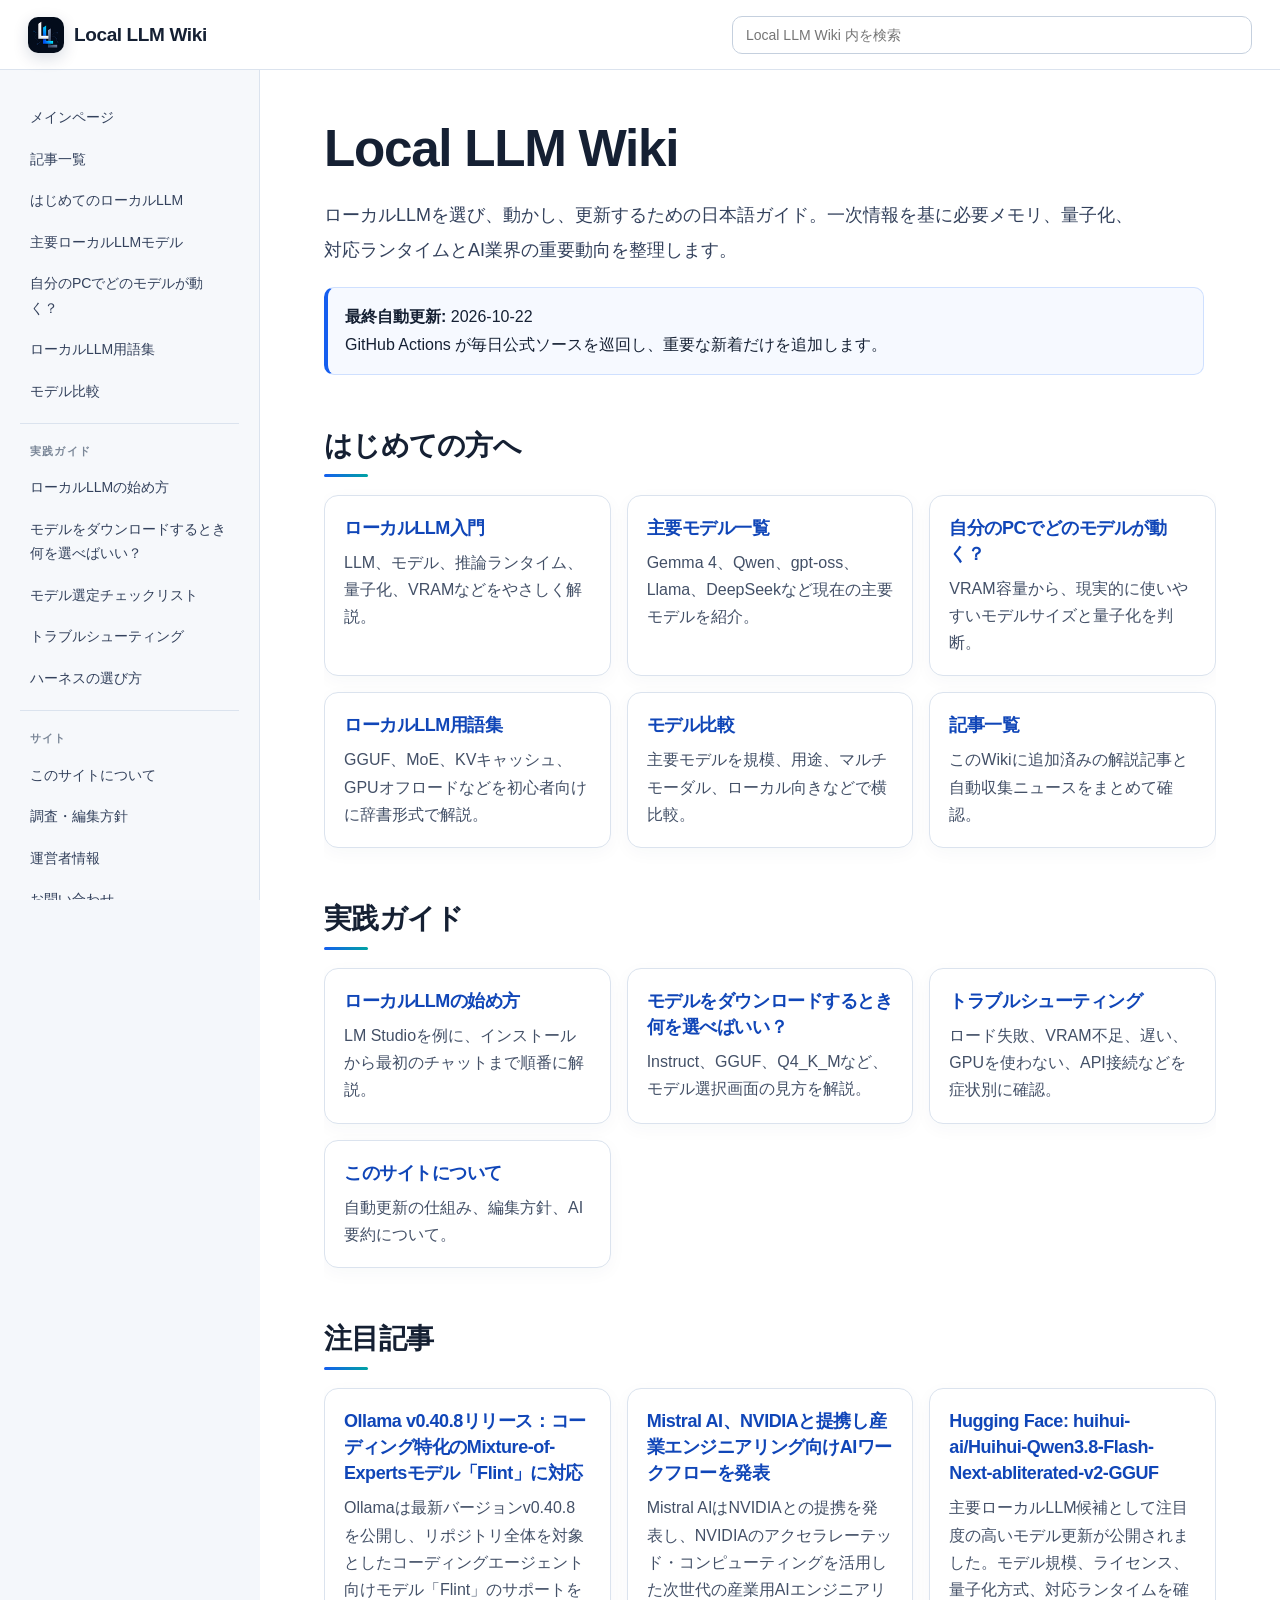
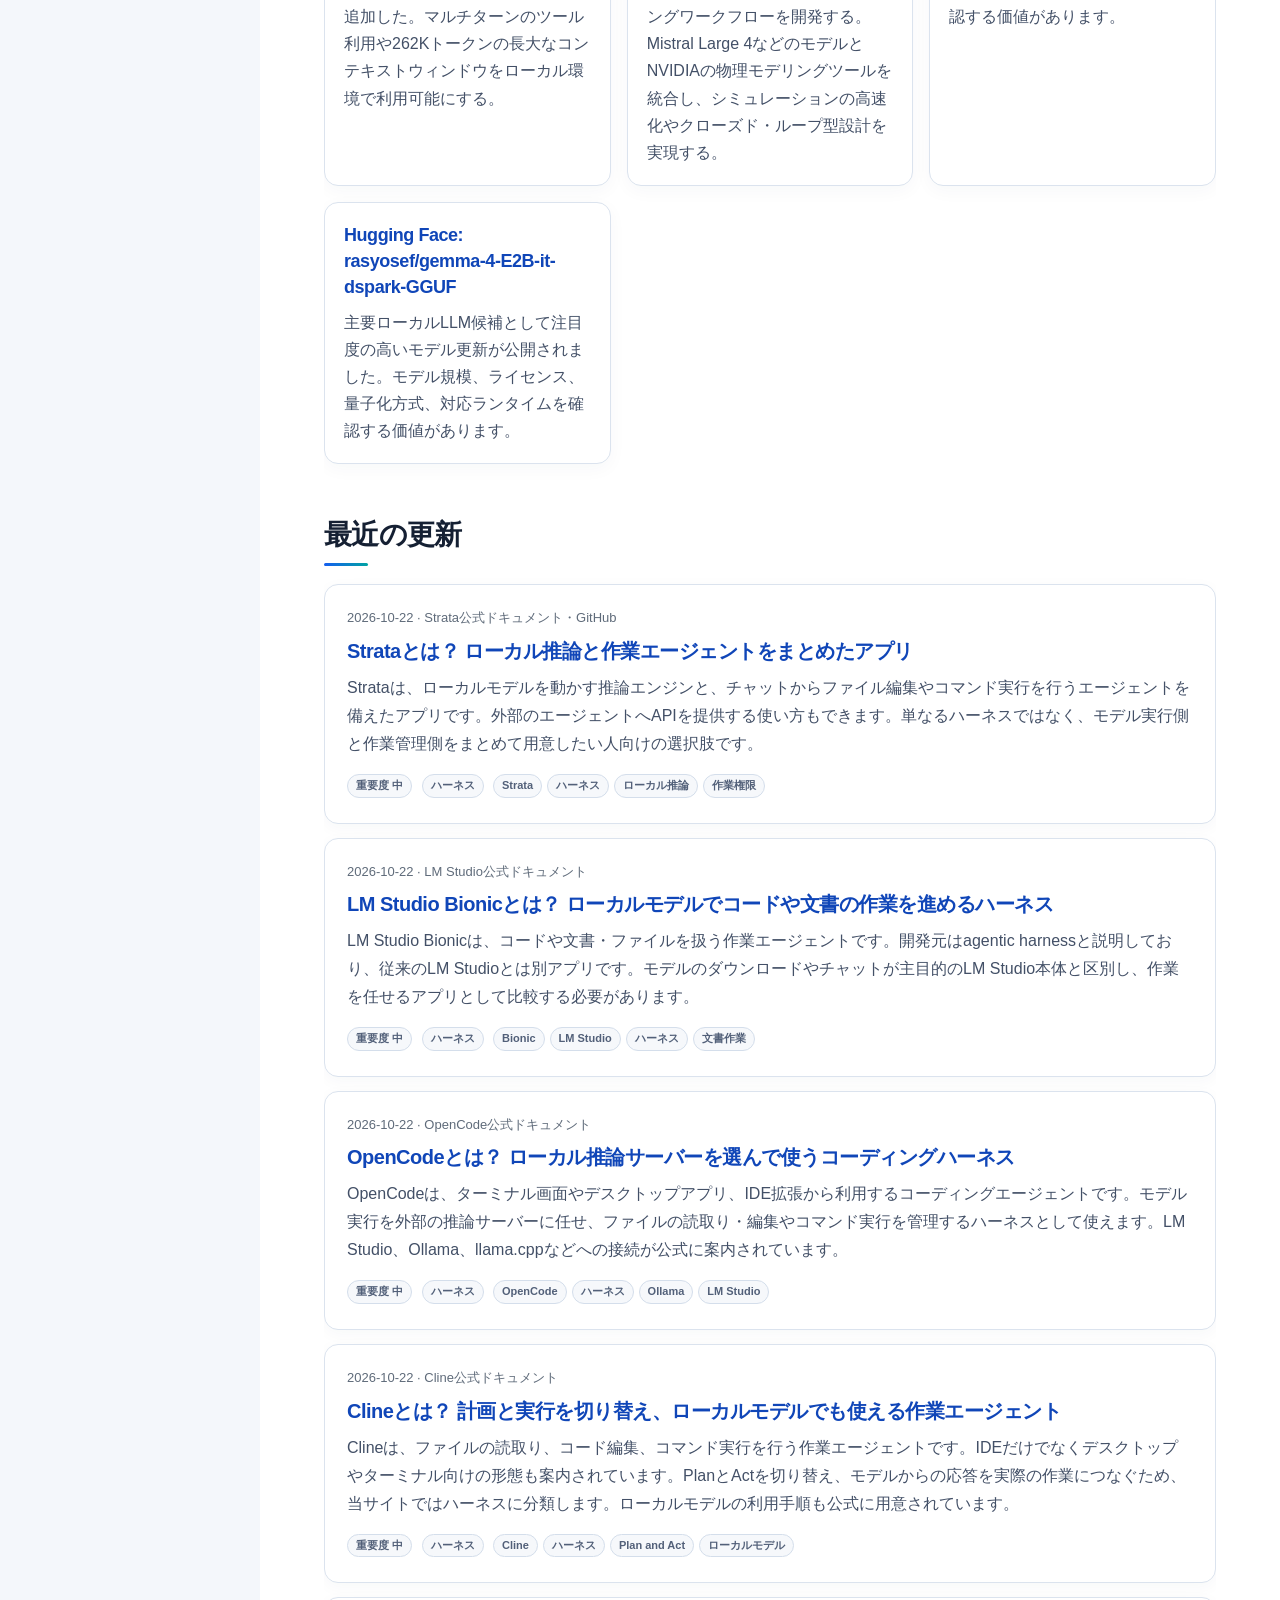
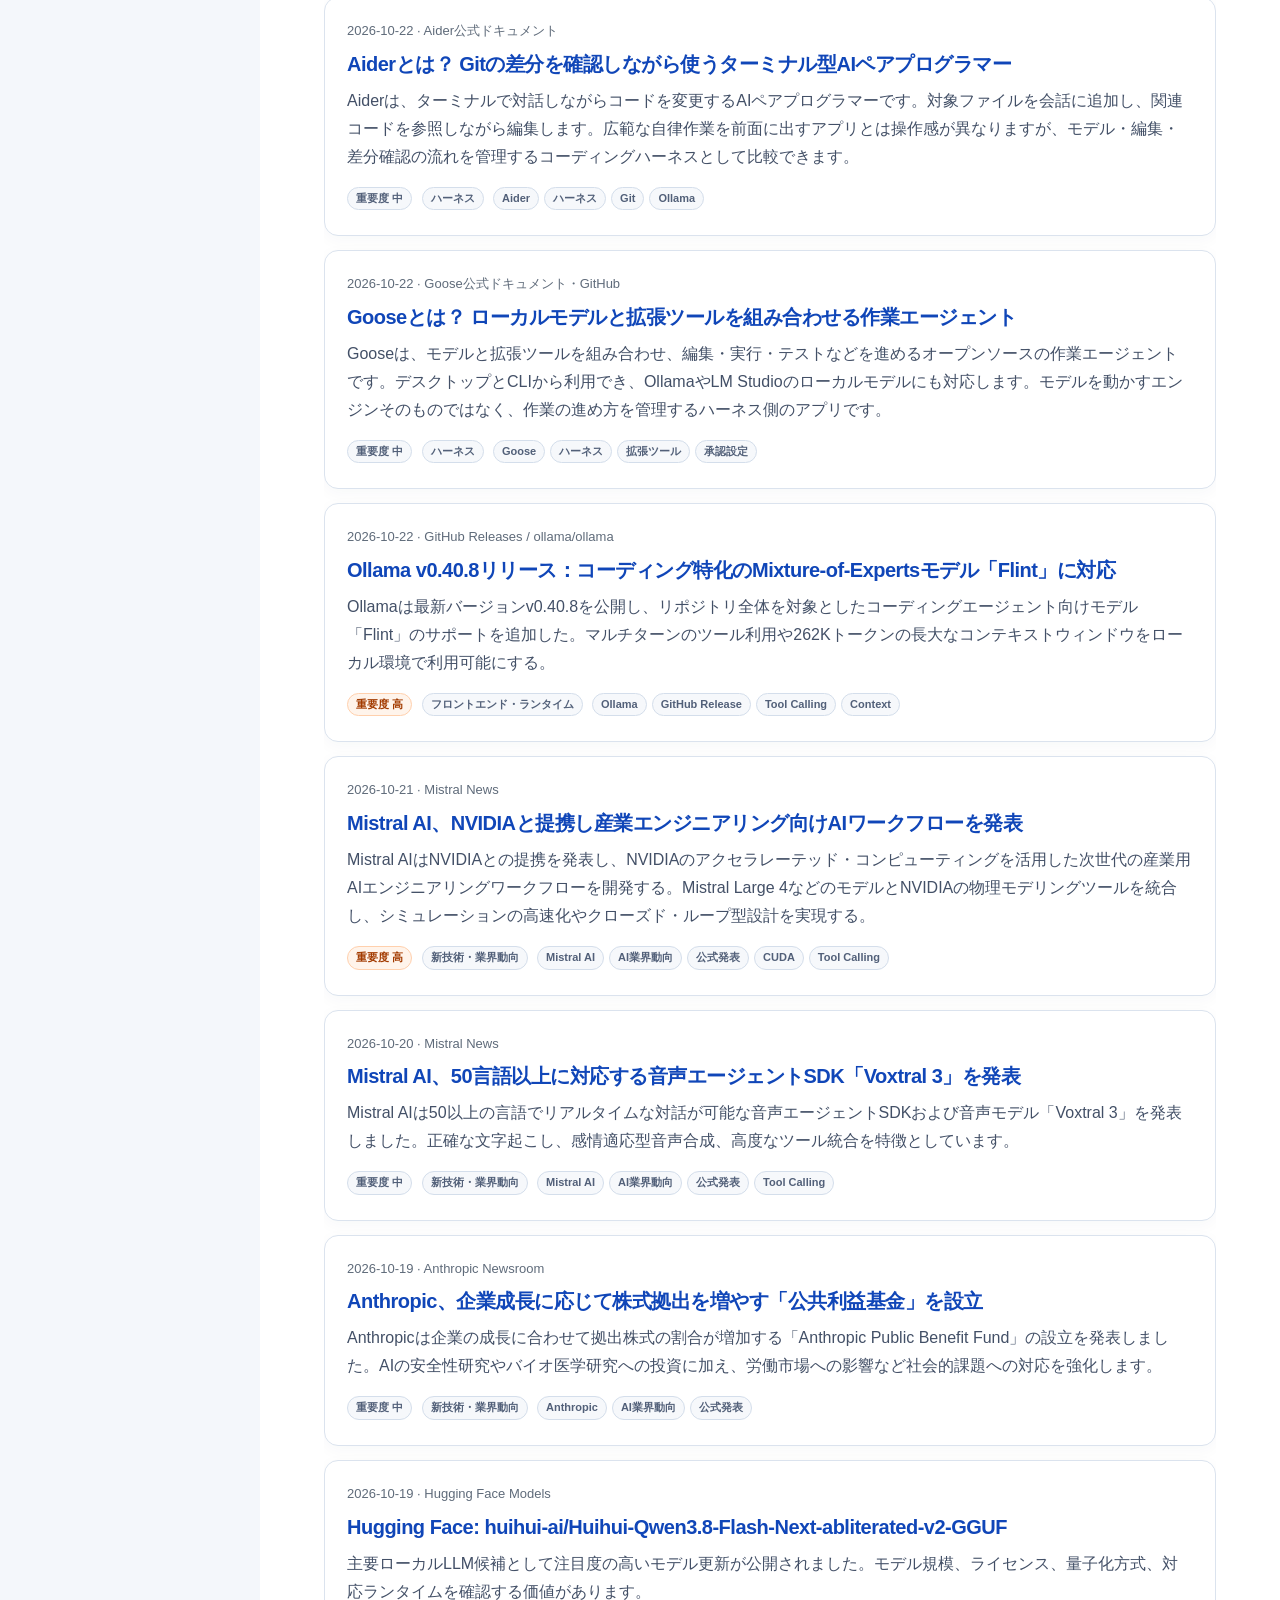
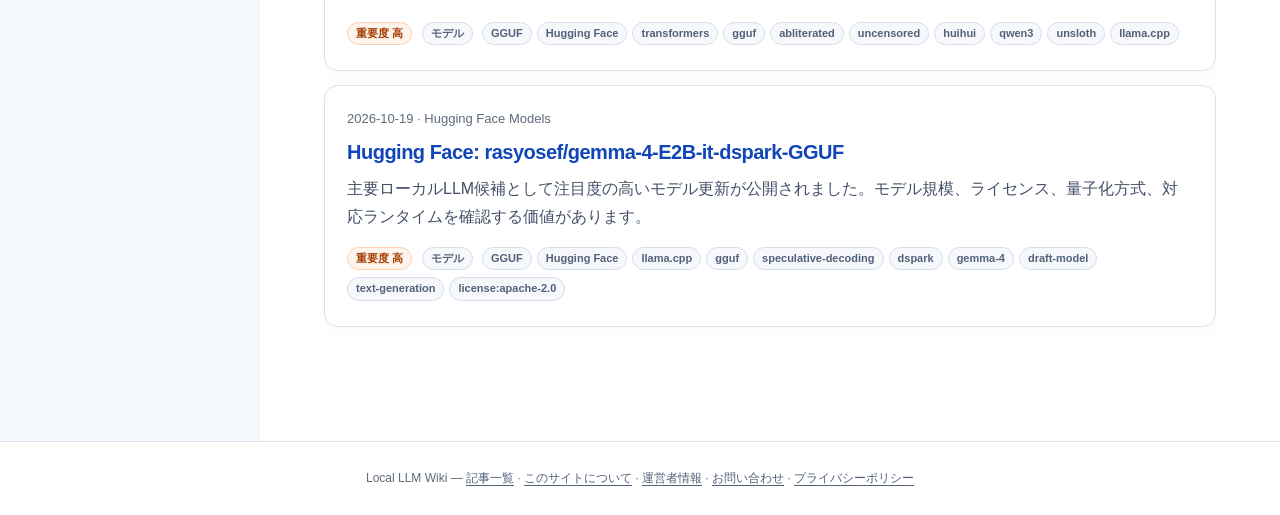
==== commit dc134ab4: "Add harness category and six researched app guides" ====
--- a/docs/index.html
+++ b/docs/index.html
@@ -33,6 +33,7 @@
 <a href="#/guide/start">ローカルLLMの始め方</a><a href="#/guide/download">モデルをダウンロードするとき何を選べばいい？</a>
 <a href="#/guide/model-checklist">モデル選定チェックリスト</a>
 <a href="#/guide/troubleshoot">トラブルシューティング</a>
+<a href="#/guide/harnesses">ハーネスの選び方</a>
 <h4>サイト</h4>
 <a href="#/about">このサイトについて</a>
 <a href="#/editorial-policy">調査・編集方針</a>
@@ -56,6 +57,7 @@
 </footer>
 <script src="data/static-pages.js"></script>
 <script src="data/editorial-guides.js"></script>
+<script src="data/harness-guide.js"></script>
 <script src="data/hardware-guide.js"></script>
 <script src="data/glossary-comparison.js"></script>
 <script src="data/practical-guides.js"></script>
